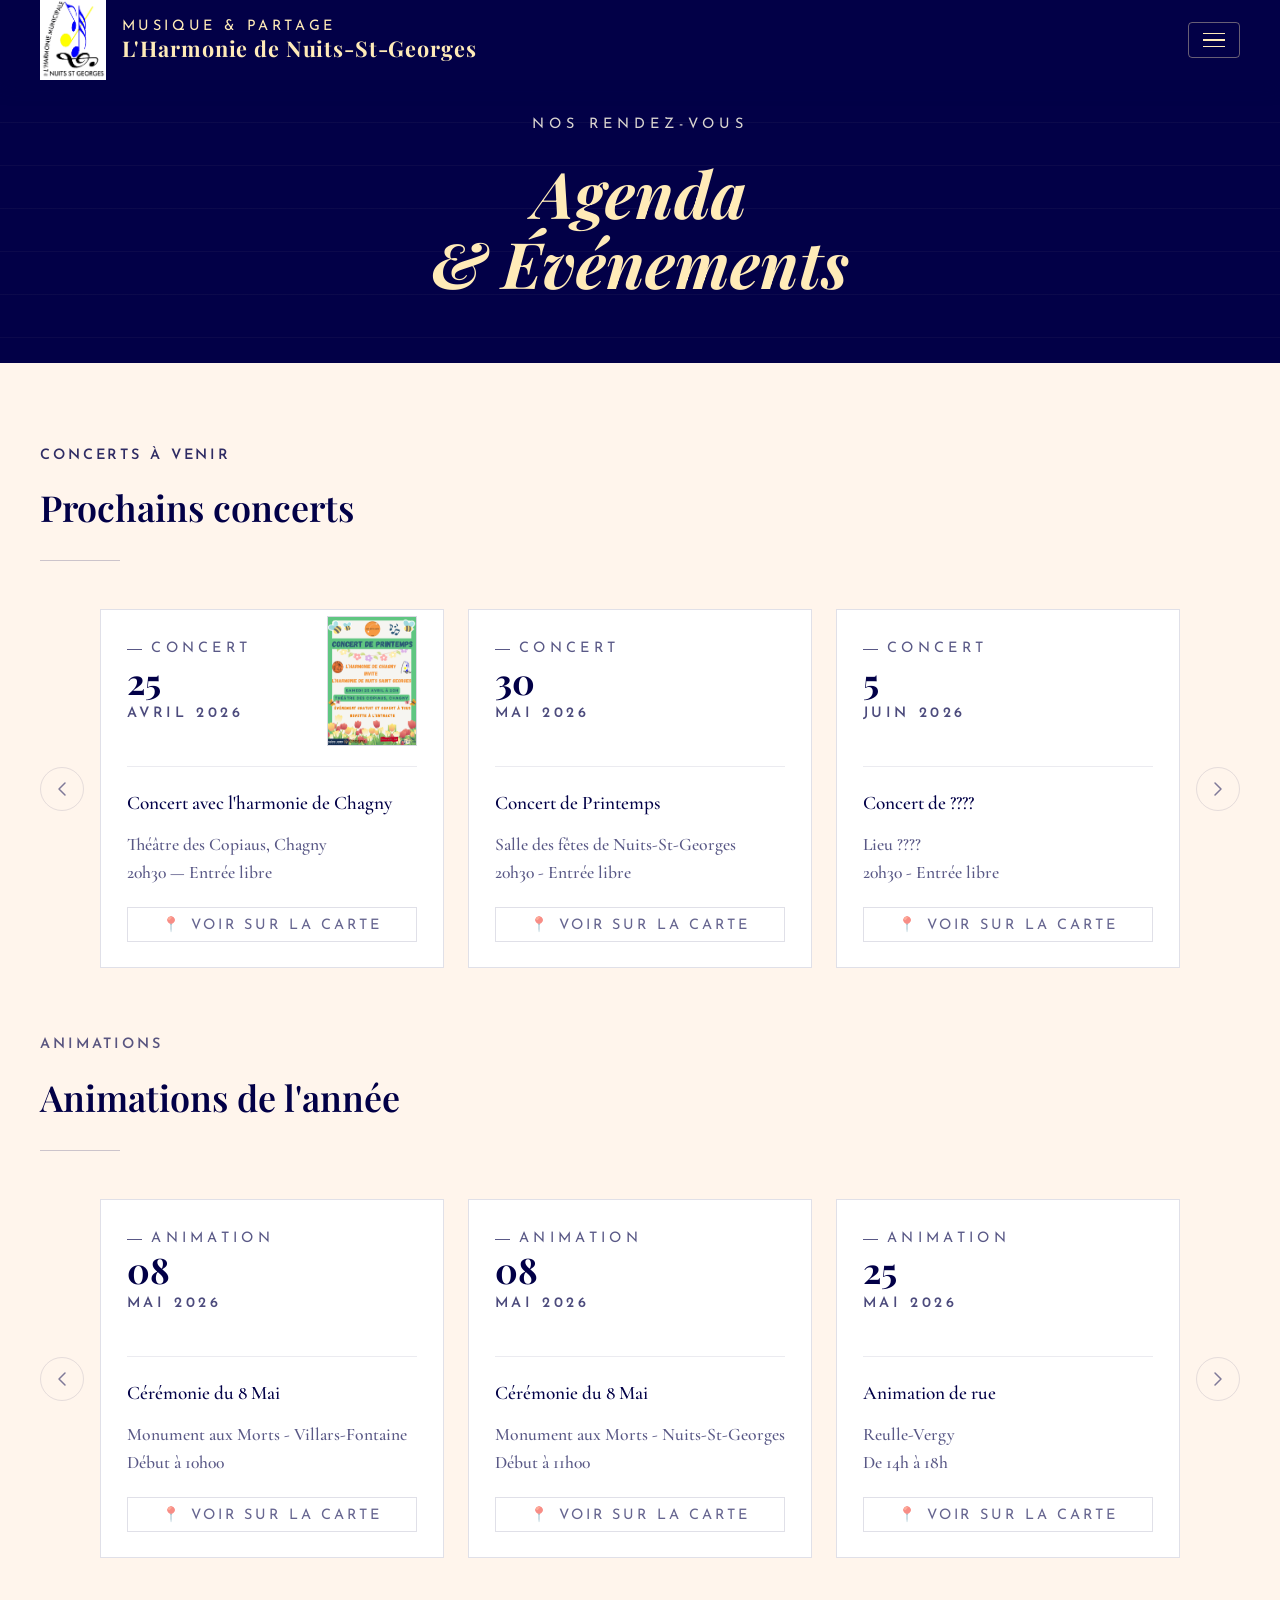
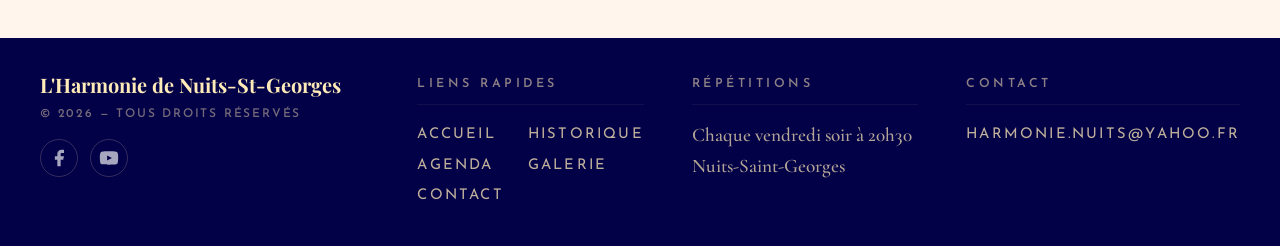
==== agenda.html @ 44dceefc "[ADD] Notamment la phrase du milieu, attention le js est pété" ====
<!DOCTYPE html>
<html lang="fr">
<head>
  <meta charset="UTF-8"/>
  <meta name="description" content="Retrouvez tous les prochains concerts et animations de l'Harmonie de Nuits-Saint-Georges en 2026 : concerts de printemps, fête de la musique, cérémonies du 8 Mai. Entrée libre.">
  <meta name="viewport" content="width=device-width, initial-scale=1.0"/>
  <title>Agenda & Concerts — Harmonie de Nuits-Saint-Georges 2026</title>
  <link href="https://fonts.googleapis.com/css2?family=Playfair+Display:ital,wght@0,400;0,600;0,700;1,400&family=Cormorant+Garamond:ital,wght@0,300;0,400;0,500;1,300;1,400&family=Josefin+Sans:wght@200;300;400&display=swap" rel="stylesheet">
  <link rel="stylesheet" href="style.css">
  <link rel="stylesheet" href="agenda.css">
  <link rel="stylesheet" href="https://unpkg.com/leaflet@1.9.4/dist/leaflet.css"/>
</head>
<body>

  <div class="page-hero">
    <p class="page-hero-tag">Nos rendez-vous</p>
    <h1><em>Agenda<br>&amp; Événements</em></h1>
  </div>

  <section class="section">
    <p class="section-tag">Concerts à venir</p>
    <h2>Prochains concerts</h2>
    <div class="section-line"></div>

    <div class="carousel-wrapper">
      <button class="carousel-arrow carousel-arrow--prev" id="concertsPrev" aria-label="Précédent">
        <svg width="20" height="20" viewBox="0 0 20 20" fill="none"><path d="M13 4L7 10L13 16" stroke="currentColor" stroke-width="1.5" stroke-linecap="round" stroke-linejoin="round"/></svg>
      </button>
      <div class="carousel-track-wrapper">
        <div class="carousel-track" id="concertsTrack">
          <div class="event-card" data-lat="46.9094212" data-lng="4.7523926" data-lieu="Chagny - Théâtre des Copiaus" data-map="mapConcerts">
            <p class="event-type">Concert</p>
            <div class="event-date-row">
              <div class="event-date-col">
                <p class="event-date">25</p>
                <p class="event-month">Avril 2026</p>
              </div>
              <div class="event-thumb-wrap" role="button" tabindex="0" aria-label="Voir l'affiche en grand">
                <img class="event-thumb" src="images/Affiche Concert Printemps 2026.jpg" alt="Affiche">
              </div>
            </div>
            <div class="event-sep"></div>
            <p class="event-title">Concert avec l'harmonie de Chagny</p>
            <p class="event-location">Théâtre des Copiaus, Chagny <br>20h30 — Entrée libre</p>
            <button class="map-btn">📍 Voir sur la carte</button>
          </div>

          <div class="event-card" data-lat="47.13611304591573" data-lng="4.950225504769968" data-lieu="Nuits-St-Georges - Salle des fêtes" data-map="mapConcerts">
            <p class="event-type">Concert</p>
            <div class="event-date-row">
              <div class="event-date-col">
                <p class="event-date">30</p>
                <p class="event-month">Mai 2026</p>
              </div>
            </div>
            <div class="event-sep"></div>
            <p class="event-title">Concert de Printemps</p>
            <p class="event-location">Salle des fêtes de Nuits-St-Georges<br>20h30 - Entrée libre</p>
            <button class="map-btn">📍 Voir sur la carte</button>
          </div>

          <div class="event-card" data-lat="47.13611304591573" data-lng="4.950225504769968" data-lieu="Nuits-St-Georges - Salle des fêtes" data-map="mapConcerts">
            <p class="event-type">Concert</p>
            <div class="event-date-row">
              <div class="event-date-col">
                <p class="event-date">5</p>
                <p class="event-month">Juin 2026</p>
              </div>
            </div>
            <div class="event-sep"></div>
            <p class="event-title">Concert de ????</p>
            <p class="event-location">Lieu ????<br>20h30 - Entrée libre</p>
            <button class="map-btn">📍 Voir sur la carte</button>
          </div>

          <div class="event-card" data-lat="47.13611304591573" data-lng="4.950225504769968" data-lieu="Nuits-St-Georges - Salle des fêtes" data-map="mapConcerts">
            <p class="event-type">Concert</p>
            <div class="event-date-row">
              <div class="event-date-col">
                <p class="event-date">12</p>
                <p class="event-month">Juin 2026</p>
              </div>
            </div>
            <div class="event-sep"></div>
            <p class="event-title">Concert de ????</p>
            <p class="event-location">Lieu ????<br>20h30 - Entrée libre</p>
            <button class="map-btn">📍 Voir sur la carte</button>
          </div>

          <div class="event-card" data-lat="47.13611304591573" data-lng="4.950225504769968" data-lieu="Nuits-St-Georges - Salle des fêtes" data-map="mapConcerts">
            <p class="event-type">Concert</p>
            <div class="event-date-row">
              <div class="event-date-col">
                <p class="event-date">19</p>
                <p class="event-month">Juin 2026</p>
              </div>
            </div>
            <div class="event-sep"></div>
            <p class="event-title">Concert de ????</p>
            <p class="event-location">Lieu ????<br>20h30 - Entrée libre</p>
            <button class="map-btn">📍 Voir sur la carte</button>
          </div>

          <div class="event-card" data-lat="47.13611304591573" data-lng="4.950225504769968" data-lieu="Nuits-St-Georges - Salle des fêtes" data-map="mapConcerts">
            <p class="event-type">Concert</p>
            <div class="event-date-row">
              <div class="event-date-col">
                <p class="event-date">12</p>
                <p class="event-month">Décembre 2026</p>
              </div>
            </div>
            <div class="event-sep"></div>
            <p class="event-title">Concert de Noël</p>
            <p class="event-location">Salle des fêtes de Nuits-St-Georges<br>20h30 — Entrée libre</p>
            <button class="map-btn">📍 Voir sur la carte</button>
          </div>

        </div>
      </div>
      <button class="carousel-arrow carousel-arrow--next" id="concertsNext" aria-label="Suivant">
        <svg width="20" height="20" viewBox="0 0 20 20" fill="none"><path d="M7 4L13 10L7 16" stroke="currentColor" stroke-width="1.5" stroke-linecap="round" stroke-linejoin="round"/></svg>
      </button>
    </div>

    <div class="map-container" id="mapConcerts">
      <div class="map-header">
        <span class="map-lieu-label" id="mapLieuConcerts">Sélectionnez un concert</span>
        <button class="map-close" data-target="mapConcerts" aria-label="Fermer">✕</button>
      </div>
      <div class="map-itinerary">
        <input class="map-input" id="inputConcerts" type="text" placeholder="Votre adresse de départ…"/>
        <button class="map-itinerary-btn" id="btnItineraryConcerts">🗺 Calculer l'itinéraire</button>
      </div>
      <div id="mapConcertsLeaflet"></div>
    </div>

    <div class="agenda-subsection">
      <p class="section-tag">Animations</p>
      <h2>Animations de l'année</h2>
      <div class="section-line"></div>

      <div class="carousel-wrapper">
        <button class="carousel-arrow carousel-arrow--prev" id="animsPrev" aria-label="Précédent">
          <svg width="20" height="20" viewBox="0 0 20 20" fill="none"><path d="M13 4L7 10L13 16" stroke="currentColor" stroke-width="1.5" stroke-linecap="round" stroke-linejoin="round"/></svg>
        </button>
        <div class="carousel-track-wrapper">
          <div class="carousel-track" id="animsTrack">

            <div class="event-card" data-lat="47.149794668434346" data-lng="4.892438357394405" data-lieu="Villars-Fontaine - Monument aux morts" data-map="mapAnims">
              <p class="event-type">Animation</p>
              <div class="event-date-row">
                <div class="event-date-col">
                  <p class="event-date">08</p>
                  <p class="event-month">Mai 2026</p>
                </div>
              </div>
              <div class="event-sep"></div>
              <p class="event-title">Cérémonie du 8 Mai</p>
              <p class="event-location">Monument aux Morts - Villars-Fontaine<br>Début à 10h00</p>
              <button class="map-btn">📍 Voir sur la carte</button>
            </div>

            <div class="event-card" data-lat="47.13801003531926" data-lng="4.951100546734277" data-lieu="Nuits-St-Georges - Monument aux morts" data-map="mapAnims">
              <p class="event-type">Animation</p>
              <div class="event-date-row">
                <div class="event-date-col">
                  <p class="event-date">08</p>
                  <p class="event-month">Mai 2026</p>
                </div>
              </div>
              <div class="event-sep"></div>
              <p class="event-title">Cérémonie du 8 Mai</p>
              <p class="event-location">Monument aux Morts - Nuits-St-Georges<br>Début à 11h00</p>
              <button class="map-btn">📍 Voir sur la carte</button>
            </div>

            <div class="event-card" data-lat="47.186877999500204" data-lng="4.896331877168994" data-lieu="Reulle-Vergy - Place de la Mairie" data-map="mapAnims">
              <p class="event-type">Animation</p>
              <div class="event-date-row">
                <div class="event-date-col">
                  <p class="event-date">25</p>
                  <p class="event-month">Mai 2026</p>
                </div>
              </div>
              <div class="event-sep"></div>
              <p class="event-title">Animation de rue</p>
              <p class="event-location">Reulle-Vergy<br>De 14h à 18h</p>
              <button class="map-btn">📍 Voir sur la carte</button>
            </div>


            <div class="event-card" data-lat="47.13365575201185" data-lng="4.953907021665799" data-lieu="Nuits-St-Georges - École de musique" data-map="mapAnims">
              <p class="event-type">Animation</p>
              <div class="event-date-row">
                <div class="event-date-col">
                  <p class="event-date">21</p>
                  <p class="event-month">Juin 2026</p>
                </div>
              </div>
              <div class="event-sep"></div>
              <p class="event-title">Fête de la Musique</p>
              <p class="event-location">École de musique<br>À partir de 18h00</p>
              <button class="map-btn">📍 Voir sur la carte</button>
            </div>

          </div>
        </div>
        <button class="carousel-arrow carousel-arrow--next" id="animsNext" aria-label="Suivant">
          <svg width="20" height="20" viewBox="0 0 20 20" fill="none"><path d="M7 4L13 10L7 16" stroke="currentColor" stroke-width="1.5" stroke-linecap="round" stroke-linejoin="round"/></svg>
        </button>
      </div>

      <div class="map-container" id="mapAnims">
        <div class="map-header">
          <span class="map-lieu-label" id="mapLieuAnims">Sélectionnez une animation</span>
          <button class="map-close" data-target="mapAnims" aria-label="Fermer">✕</button>
        </div>
        <div class="map-itinerary">
          <input class="map-input" id="inputAnims" type="text" placeholder="Votre adresse de départ…"/>
          <button class="map-itinerary-btn" id="btnItineraryAnims">🗺 Calculer l'itinéraire</button>
        </div>
        <div id="mapAnimsLeaflet"></div>
      </div>
    </div>
  </section>

  <!-- LIGHTBOX AFFICHE -->
  <div class="lightbox" id="eventLightbox">
    <button class="lightbox-close" id="eventLightboxClose" aria-label="Fermer">✕</button>
    <div class="lightbox-img-wrap"><img class="lightbox-img" id="eventLightboxImg" src="" alt=""></div>
  </div>

  <script src="https://unpkg.com/leaflet@1.9.4/dist/leaflet.js"></script>
  <script src="script.js"></script>
</body>
</html>
---- style.css ----
/* =============================================
   HARMONIE DE NUITS-ST-GEORGES — Style commun
   ============================================= */

/* ===== VARIABLES ===== */
:root {
  --navy:       #020047;
  --gold:       #FFEBB8;
  --cream:      #FFF5EC;
  --white:      #FFFFFF;
  --gold-dark:  #E8C96A;

  --font-serif: 'Playfair Display', serif;
  --font-body:  'Cormorant Garamond', serif;
  --font-caps:  'Josefin Sans', sans-serif;

  --text-base:  1.4rem;
  --text-sm:    1.2rem;
  --text-xs:    1rem;

  --section-padding: 6rem 2.5rem;
  --section-max:     1600px;
}

/* ===== RESET ===== */
*, *::before, *::after { box-sizing: border-box; margin: 0; padding: 0; }
html { scroll-behavior: smooth; }

/* ===== BASE ===== */
body {
  background-color: var(--cream);
  color: var(--navy);
  font-family: var(--font-body);
  font-size: var(--text-base);
  font-weight: 400;
  line-height: 1.85;
  overflow-x: hidden;
}

h1, h2, h3 {
  font-family: var(--font-serif);
  font-weight: 700;
  color: var(--navy);
  line-height: 1.1;
}
h2 { font-size: clamp(1.6rem, 3vw, 3rem); font-weight: 600; margin-bottom: 2rem; }
h3 { font-size: 1.4rem; font-weight: 600; margin-bottom: 0.7rem; }

p {
  font-family: var(--font-body);
  font-size: var(--text-base);
  font-weight: 550;
  line-height: 1.85;
  color: var(--navy);
}

a { color: inherit; text-decoration: none; }


/* ===== UTILITAIRE CAPS ===== */
.caps {
  font-family: var(--font-caps);
  font-size: var(--text-xs);
  font-weight: 400;
  letter-spacing: 0.25em;
  text-transform: uppercase;
}

/* ===== BOUTON NAVY COMMUN ===== */
.btn-navy {
  font-family: var(--font-caps);
  font-size: var(--text-xs);
  font-weight: 400;
  letter-spacing: 0.25em;
  text-transform: uppercase;
  color: var(--white);
  background: var(--navy);
  border: 1.5px solid var(--navy);
  cursor: pointer;
  transition: background 0.3s, color 0.3s;
  display: inline-block;
}
.btn-navy:hover { background: transparent; color: var(--navy); }


/* ===== HEADER ===== */
header {
  background-color: var(--navy);
  position: sticky;
  top: 0;
  z-index: 1000;
  box-shadow: 0 2px 20px rgba(2, 0, 71, 0.4);
}

.header-inner {
  max-width: 2100px;
  margin: 0 auto;
  padding: 0 2.5rem;
  height: 80px;
  display: flex;
  align-items: center;
  gap: 1rem;
  justify-content: space-between;
}

.header-left { display: flex; align-items: center; gap: 1rem; }

.logo-header { height: 80px; width: auto; }

.site-title { display: flex; flex-direction: column; line-height: 1; }

.site-title .label {
  font-family: var(--font-caps);
  font-size: var(--text-xs);
  font-weight: 400;
  letter-spacing: 0.25em;
  text-transform: uppercase;
  color: var(--gold);
  margin-bottom: 4px;
}

.site-title .name {
  font-family: var(--font-serif);
  font-size: 1.55rem;
  font-weight: 700;
  color: var(--gold);
  letter-spacing: 0.04em;
}

.menu-toggle {
  background: none;
  border: 1.5px solid rgba(255, 235, 184, 0.4);
  cursor: pointer;
  padding: 10px 14px;
  display: flex;
  flex-direction: column;
  gap: 5px;
  border-radius: 4px;
  transition: border-color 0.3s, background 0.3s;
}
.menu-toggle:hover { border-color: var(--gold); background: rgba(255, 235, 184, 0.05); }
.menu-toggle span {
  display: block;
  width: 22px;
  height: 1.5px;
  background: var(--gold);
  transition: transform 0.35s ease, opacity 0.25s ease;
  transform-origin: center;
}
.menu-toggle.open span:nth-child(1) { transform: translateY(6.5px) rotate(45deg); }
.menu-toggle.open span:nth-child(2) { opacity: 0; transform: scaleX(0); }
.menu-toggle.open span:nth-child(3) { transform: translateY(-6.5px) rotate(-45deg); }

/* ===== MENU OVERLAY ===== */
.nav-overlay {
  position: fixed;
  inset: 0;
  background: rgba(2, 0, 71, 0.97);
  z-index: 999;
  display: flex;
  flex-direction: column;
  align-items: center;
  justify-content: center;
  opacity: 0;
  pointer-events: none;
  transform: translateY(-12px);
  transition: opacity 0.4s ease, transform 0.4s ease;
}
.nav-overlay.open { opacity: 1; pointer-events: all; transform: translateY(0); }

.nav-overlay nav { display: flex; flex-direction: column; align-items: center; gap: 0.3rem; }

.nav-overlay nav a {
  font-family: var(--font-serif);
  font-size: clamp(1.6rem, 4vw, 3.2rem);
  font-weight: 400;
  color: var(--gold);
  letter-spacing: 0.02em;
  padding: 0.4rem 1.5rem;
  position: relative;
  opacity: 0;
  transform: translateY(20px);
  transition: color 0.25s;
}
.nav-overlay.open nav a { opacity: 1; transform: translateY(0); }
.nav-overlay.open nav a:nth-of-type(1) { transition: opacity 0.4s 0.08s, transform 0.4s 0.08s, color 0.25s; }
.nav-overlay.open nav a:nth-of-type(2) { transition: opacity 0.4s 0.14s, transform 0.4s 0.14s, color 0.25s; }
.nav-overlay.open nav a:nth-of-type(3) { transition: opacity 0.4s 0.20s, transform 0.4s 0.20s, color 0.25s; }
.nav-overlay.open nav a:nth-of-type(4) { transition: opacity 0.4s 0.26s, transform 0.4s 0.26s, color 0.25s; }
.nav-overlay.open nav a:nth-of-type(5) { transition: opacity 0.4s 0.32s, transform 0.4s 0.32s, color 0.25s; }
.nav-overlay nav a::after {
  content: '';
  position: absolute;
  bottom: 4px;
  left: 50%;
  transform: translateX(-50%) scaleX(0);
  width: 60%;
  height: 1px;
  background: var(--gold-dark);
  transition: transform 0.3s ease;
}
.nav-overlay nav a:hover { color: var(--white); }
.nav-overlay nav a:hover::after { transform: translateX(-50%) scaleX(1); }

.nav-divider { width: 60px; height: 1px; background: rgba(255, 235, 184, 0.25); margin: 0.6rem auto; }


/* ===== SECTIONS ===== */
.section { max-width: var(--section-max); margin: 0 auto; padding: var(--section-padding); }

.section-tag {
  font-family: var(--font-caps);
  font-size: var(--text-xs);
  font-weight: 600;
  letter-spacing: 0.2em;
  text-transform: uppercase;
  color: var(--navy);
  opacity: 0.65;
  margin-bottom: 1.2rem;
  display: block;
}

.section-line { width: 80px; height: 1.5px; background: var(--navy); opacity: 0.2; margin-bottom: 2rem; }

.section > p, .section .section-body { opacity: 0.82; max-width: 1200px; }


/* ===== PAGE HERO ===== */
.page-hero {
  background: var(--navy);
  padding: 2rem 2.5rem 4rem;
  text-align: center;
  position: relative;
  overflow: hidden;
}
.page-hero::before {
  content: '';
  position: absolute;
  inset: 0;
  background-image: repeating-linear-gradient(
    to bottom,
    transparent 0px, transparent 42px,
    rgba(255, 235, 184, 0.04) 42px, rgba(255, 235, 184, 0.04) 43px
  );
  pointer-events: none;
}

.page-hero-tag {
  font-family: var(--font-caps);
  font-size: var(--text-xs);
  font-weight: 400;
  letter-spacing: 0.35em;
  text-transform: uppercase;
  color: #fffae8;
  opacity: 0.85;
  margin-bottom: 1.2rem;
  display: block;
}

.page-hero h1 {
  font-family: var(--font-serif);
  font-size: clamp(2rem, 5vw, 5rem);
  font-weight: 700;
  color: var(--gold);
  line-height: 1.1;
}
.page-hero h1 em { font-style: italic; color: var(--gold); }


/* ===== FOOTER ===== */
footer { background: var(--navy); padding: 2.2rem 2.5rem; }

.footer-inner {
  max-width: var(--section-max);
  margin: 0 auto;
  display: grid;
  grid-template-columns: 1.6fr 1.1fr 1.1fr 0.9fr;
  gap: 2.5rem 3rem;
  align-items: start;
  text-align: left;
}

.footer-title {
  font-family: var(--font-serif);
  font-size: 1.25rem;
  font-weight: 700;
  color: var(--gold);
  margin-bottom: 0.35rem;
  opacity: 1;
  line-height: 1.2;
}

.footer-copy {
  font-family: var(--font-caps);
  font-size: 0.75rem;
  letter-spacing: 0.15em;
  text-transform: uppercase;
  color: var(--gold);
  opacity: 0.45;
  margin-bottom: 0.9rem;
}

.footer-col-title {
  font-family: var(--font-caps);
  font-size: 0.78rem;
  font-weight: 600;
  letter-spacing: 0.28em;
  text-transform: uppercase;
  color: var(--gold);
  opacity: 0.55;
  margin-bottom: 0.9rem;
  padding-bottom: 0.5rem;
  border-bottom: 1px solid rgba(255, 235, 184, 0.12);
}

/* Liens rapides en 2 colonnes compactes */
.footer-col--links .footer-links-grid {
  display: grid;
  grid-template-columns: 1fr 1fr;
  gap: 0rem 0.5rem;
}

.footer-link {
  display: block;
  font-family: var(--font-caps);
  font-size: 0.92rem;
  letter-spacing: 0.15em;
  text-transform: uppercase;
  color: var(--gold);
  opacity: 0.75;
  padding: 0.1rem 0;
  transition: opacity 0.2s;
}
.footer-link:hover { opacity: 1; }

.footer-info {
  font-family: var(--font-body);
  font-size: 1.2rem;
  color: var(--gold);
  opacity: 0.7;
  line-height: 1.65;
  margin-bottom: 0;
}

.footer-socials {
  display: flex;
  gap: 0.75rem;
  align-items: center;
  margin-top: 0.7rem;
}

.footer-social {
  display: inline-flex;
  align-items: center;
  justify-content: center;
  width: 38px; height: 38px;
  border-radius: 50%;
  border: 1px solid rgba(255, 235, 184, 0.3);
  color: var(--white);
  opacity: 0.65;
  transition: opacity 0.25s, border-color 0.25s;
}
.footer-social:hover { opacity: 1; border-color: var(--gold); }

@media (max-width: 1100px) {
  .footer-inner { grid-template-columns: 1.4fr 1fr 1fr; }
  .footer-inner > *:last-child { grid-column: 1; grid-row: 2; }
}
@media (max-width: 860px) {
  .footer-inner { grid-template-columns: 1fr 1fr; gap: 1.5rem 2rem; }
  .footer-inner > *:last-child { grid-column: auto; grid-row: auto; }
}
@media (max-width: 480px) {
  .footer-inner { grid-template-columns: 1fr; gap: 1.4rem; }
  footer { padding: 2rem 1rem; }
  .footer-col--links .footer-links-grid { grid-template-columns: 1fr; }
}

/* Supprimé : footer p {} trop générique — les classes .footer-title / .footer-info / .footer-copy gèrent chaque élément */


/* ===== ANIMATIONS ===== */
@keyframes fadeUp {
  from { opacity: 0; transform: translateY(22px); }
  to   { opacity: 1; transform: translateY(0); }
}


/* ===== LIGHTBOX (partagée) ===== */
.lightbox {
  position: fixed; inset: 0; z-index: 2000;
  background: rgba(2, 0, 47, 0.96);
  display: flex; align-items: center; justify-content: center;
  opacity: 0; pointer-events: none;
  transition: opacity 0.3s ease;
}
.lightbox.open { opacity: 1; pointer-events: all; }

.lightbox-img-wrap { max-width: 90vw; max-height: 85vh; display: flex; align-items: center; justify-content: center; }

.lightbox-img {
  max-width: 90vw; max-height: 85vh;
  object-fit: contain; display: block;
  box-shadow: 0 20px 80px rgba(0, 0, 0, 0.5);
  transition: opacity 0.2s ease;
}

.lightbox-close, .lightbox-arrow {
  position: absolute;
  background: none;
  border: 1px solid rgba(255, 235, 184, 0.3);
  color: var(--gold);
  border-radius: 50%;
  cursor: pointer;
  display: flex; align-items: center; justify-content: center;
  opacity: 0.6;
  transition: opacity 0.2s, border-color 0.2s;
}
.lightbox-close:hover, .lightbox-arrow:hover { opacity: 1; border-color: var(--gold); }

.lightbox-close { top: 1.5rem; right: 1.5rem; width: 42px; height: 42px; font-size: 1.1rem; }

.lightbox-arrow { top: 50%; transform: translateY(-50%); width: 48px; height: 48px; opacity: 0.45; }
.lightbox-prev { left: 1.5rem; }
.lightbox-next { right: 1.5rem; }

.lightbox-counter {
  position: absolute; bottom: 1.5rem; left: 50%; transform: translateX(-50%);
  font-family: var(--font-caps);
  font-size: var(--text-xs); font-weight: 400;
  letter-spacing: 0.3em;
  color: var(--gold); opacity: 0.45;
}


/* =============================================
   RESPONSIVE GLOBAL
   ============================================= */

/* ── 1366px / laptop standard ── */
@media (max-width: 1440px) {
  :root {
    --section-max: 1280px;
    --text-base: 1.25rem;
    --text-sm:   1.1rem;
    --text-xs:   0.9rem;
    --section-padding: 5rem 2.5rem;
  }
  h2 { font-size: clamp(1.5rem, 2.8vw, 2.4rem); }
  .site-title .name { font-size: 1.35rem; }
}

/* ── Tablette large 1100px ── */
@media (max-width: 1100px) {
  :root {
    --section-max: 100%;
    --section-padding: 4rem 2rem;
    --text-base: 1.2rem;
    --text-sm:   1.05rem;
    --text-xs:   0.88rem;
  }
  h2 { font-size: clamp(1.4rem, 2.5vw, 2.2rem); }
}

/* ── Tablette 768px ── */
@media (max-width: 860px) {
  :root {
    --section-padding: 3.5rem 1.5rem;
    --text-base: 1.15rem;
    --text-sm:   1rem;
    --text-xs:   0.85rem;
  }

  .site-title .name  { font-size: 1.1rem; }
  .site-title .label { display: none; }
  .logo-header       { height: 64px; }
  .header-inner      { height: 70px; padding: 0 1.5rem; }

  .page-hero { padding: 1.5rem 1.5rem 3rem; }
  .page-hero h1 { font-size: clamp(1.8rem, 5vw, 3rem); }

  h2 { font-size: clamp(1.3rem, 3.5vw, 2rem); margin-bottom: 1.5rem; }
  h3 { font-size: 1.25rem; }
}

/* ── Mobile 480px ── */
@media (max-width: 480px) {
  :root {
    --section-padding: 2.5rem 1rem;
    --text-base: 1.1rem;
    --text-sm:   0.95rem;
    --text-xs:   0.8rem;
  }

  .logo-header  { height: 52px; }
  .header-inner { height: 60px; padding: 0 1rem; }
  .site-title .name { font-size: 1rem; }

  .page-hero { padding: 1.2rem 1rem 2.5rem; }
  .page-hero h1 { font-size: clamp(1.5rem, 7vw, 2.4rem); }

  h2 { font-size: clamp(1.2rem, 5vw, 1.8rem); }
  h3 { font-size: 1.1rem; }

  footer { padding: 2rem 1rem; }
  footer p { letter-spacing: 0.1em; font-size: 0.75rem; }
}

/* ── Très petit mobile 360px ── */
@media (max-width: 380px) {
  :root { --section-padding: 2rem 0.8rem; }
  .site-title .name { font-size: 0.9rem; }
  .logo-header { height: 44px; }
  .header-inner { height: 56px; }
}
---- agenda.css ----
/* =============================================
   AGENDA — Styles spécifiques
   ============================================= */


.agenda-grid {
  display: grid;
  grid-template-columns: repeat(auto-fill, minmax(280px, 1fr));
  gap: 1.5rem;
  margin-top: 3rem;
}

.agenda-subsection { margin-top: 4rem; }


/* ===== CARTE ÉVÉNEMENT ===== */
.event-card {
  border: 1px solid rgba(2, 0, 71, 0.12);
  padding: 2rem;
  background: var(--white);
  transition: box-shadow 0.3s, transform 0.3s;
}
.event-card:hover {
  box-shadow: 0 8px 30px rgba(2, 0, 71, 0.08);
  transform: translateY(-2px);
}

.event-type {
  font-family: var(--font-caps);
  font-size: var(--text-xs);
  font-weight: 400;
  letter-spacing: 0.3em;
  text-transform: uppercase;
  color: var(--navy);
  opacity: 0.65;
  display: flex;
  align-items: center;
  gap: 0.6rem;
}
.event-type::before {
  content: '';
  display: inline-block;
  width: 15px; height: 1px;
  background: currentColor;
  flex-shrink: 0;
}

/* ===== DATE + VIGNETTE CÔTE À CÔTE ===== */
.event-date-row {
  display: flex;
  align-items: center;
  justify-content: space-between;
  gap: 1rem;
}

.event-date-col { flex: 1; min-width: 0; padding-bottom: 1.2rem; }

.event-date {
  font-family: var(--font-serif);
  font-size: clamp(1.6rem, 3vw, 2.2rem);
  font-weight: 700;
  color: var(--navy); line-height: 1;
  display: block;
}

.event-month {
  font-family: var(--font-caps);
  font-size: var(--text-xs); font-weight: 600;
  letter-spacing: 0.25em; text-transform: uppercase;
  color: var(--navy); opacity: 0.7;
  margin-top: 0.2rem;
  display: block;
}

/* ===== VIGNETTE IMAGE ===== */
.event-thumb-wrap {
  flex-shrink: 0;
  margin-top: -3rem;
  width: 90px;
  height: 130px;
  cursor: pointer;
  position: relative;
  overflow: hidden;
  border: 1px solid rgba(2, 0, 71, 0.12);
  background: rgba(2, 0, 71, 0.03);
  transition: opacity 0.25s;
}
.event-thumb-wrap:hover { opacity: 0.85; }

.event-thumb {
  width: 100%;
  height: 100%;
  object-fit: cover;
  display: block;
}

.event-thumb-wrap::after {
  content: '⤢';
  position: absolute;
  inset: 0;
  display: flex;
  align-items: center;
  justify-content: center;
  font-size: 1.1rem;
  color: var(--white);
  background: rgba(2, 0, 71, 0.45);
  opacity: 0;
  transition: opacity 0.2s;
}
.event-thumb-wrap:hover::after { opacity: 1; }

.event-title { font-size: clamp(1rem, 1.5vw, 1.25rem); margin-bottom: 0.6rem; }
.event-location { font-size: var(--text-sm); opacity: 0.65; line-height: 1.6; }
.event-sep { width: 100%; height: 1px; background: rgba(2, 0, 71, 0.08); margin: 1.2rem 0; }


/* ===== CARROUSEL ===== */
.carousel-wrapper { display: flex; align-items: center; gap: 1rem; margin-top: 3rem; }
.carousel-track-wrapper { flex: 1; overflow: hidden; }
.carousel-track { display: flex; gap: 1.5rem; transition: transform 0.4s ease; }
.carousel-track .event-card { flex: 0 0 calc((100% - 3rem) / 3); min-width: 0; }

.carousel-arrow {
  flex-shrink: 0;
  width: 44px; height: 44px;
  border-radius: 50%;
  border: 1.5px solid rgba(2, 0, 71, 0.2);
  background: transparent;
  color: var(--navy);
  cursor: pointer;
  display: flex; align-items: center; justify-content: center;
  transition: border-color 0.25s, background 0.25s, opacity 0.25s;
  opacity: 0.5;
}
.carousel-arrow:hover { border-color: var(--navy); background: rgba(2, 0, 71, 0.05); opacity: 1; }
.carousel-arrow--disabled { opacity: 0.15; cursor: default; pointer-events: none; }


/* ===== BOUTON MAP ===== */
.map-btn {
  margin-top: 1.2rem;
  font-family: var(--font-caps);
  font-size: var(--text-xs); font-weight: 400;
  letter-spacing: 0.2em; text-transform: uppercase;
  color: var(--navy); background: transparent;
  border: 1px solid rgba(2, 0, 71, 0.2);
  padding: 0.5rem 1rem;
  cursor: pointer; opacity: 0.6;
  transition: opacity 0.25s, border-color 0.25s, background 0.25s;
  width: 100%;
}
.map-btn:hover { opacity: 1; border-color: var(--navy); background: rgba(2, 0, 71, 0.04); }


/* ===== BLOC CARTE ===== */
.map-container {
  display: none;
  margin-top: 2.5rem;
  border: 1px solid rgba(2, 0, 71, 0.12);
  overflow: hidden;
  background: var(--white);
}
.map-container.map-visible { display: block; animation: fadeUp 0.35s ease both; }

.map-header {
  display: flex; align-items: center; justify-content: space-between;
  padding: 1rem 1.5rem;
  border-bottom: 1px solid rgba(2, 0, 71, 0.08);
  background: var(--white);
}

.map-lieu-label {
  font-family: var(--font-caps);
  font-size: var(--text-xs); font-weight: 400;
  letter-spacing: 0.25em; text-transform: uppercase;
  color: var(--navy); opacity: 0.75;
}

.map-close {
  background: none; border: none;
  cursor: pointer; font-size: 1rem;
  color: var(--navy); opacity: 0.4;
  transition: opacity 0.2s;
  line-height: 1; padding: 0.2rem 0.4rem;
}
.map-close:hover { opacity: 1; }

.map-itinerary {
  display: flex; gap: 0.8rem;
  padding: 1rem 1.5rem;
  border-bottom: 1px solid rgba(2, 0, 71, 0.08);
  background: var(--cream);
  flex-wrap: wrap;
}

.map-input {
  flex: 1; min-width: 200px;
  font-family: var(--font-body);
  font-size: var(--text-sm);
  color: var(--navy); background: var(--white);
  border: 1px solid rgba(2, 0, 71, 0.18);
  padding: 0.6rem 1rem;
  outline: none; transition: border-color 0.25s;
}
.map-input:focus { border-color: var(--navy); }

.map-itinerary-btn {
  font-family: var(--font-caps);
  font-size: var(--text-xs); font-weight: 400;
  letter-spacing: 0.2em; text-transform: uppercase;
  color: var(--white); background: var(--navy);
  border: 1.5px solid var(--navy);
  padding: 0.6rem 1.4rem;
  cursor: pointer; white-space: nowrap;
  transition: background 0.25s, color 0.25s;
}
.map-itinerary-btn:hover { background: transparent; color: var(--navy); }

#mapConcertsLeaflet, #mapAnimsLeaflet { height: 380px; width: 100%; }


/* =============================================
   RESPONSIVE AGENDA
   ============================================= */

/* ── 1440px ── */
@media (max-width: 1440px) {
  .carousel-track .event-card { flex: 0 0 calc((100% - 3rem) / 3); }
  .event-card { padding: 1.6rem; }
}

/* ── 1100px ── */
@media (max-width: 1100px) {
  .carousel-track .event-card { flex: 0 0 calc((100% - 1.5rem) / 2); }
  .carousel-wrapper { gap: 0.6rem; }
}

/* ── Tablette 860px ── */
@media (max-width: 860px) {
  .carousel-track .event-card { flex: 0 0 calc((100% - 1.5rem) / 2); }
  .map-itinerary { flex-direction: column; }
  .map-input { min-width: 0; }
  .agenda-subsection { margin-top: 3rem; }
  .event-card { padding: 1.4rem; }
  .event-thumb-wrap { width: 75px; height: 110px; }
}

/* ── Mobile 640px ── */
@media (max-width: 640px) {
  .carousel-track .event-card { flex: 0 0 calc((100% - 1.5rem) / 2); }
}

/* ── Mobile 480px ── */
@media (max-width: 480px) {
  .carousel-track .event-card { flex: 0 0 100%; }
  .carousel-wrapper { gap: 0.3rem; }
  .carousel-arrow { width: 36px; height: 36px; }
  .event-card { padding: 1.2rem; }
  .event-date { font-size: 1.6rem; }
  .event-thumb-wrap { width: 65px; height: 95px; }
  #mapConcertsLeaflet, #mapAnimsLeaflet { height: 260px; }
  .map-itinerary { flex-direction: column; padding: 0.8rem 1rem; }
  .map-input { min-width: 0; }
  .carousel-track { gap: 1rem; }
}

/* ── Très petit mobile ── */
@media (max-width: 380px) {
  .carousel-track .event-card { flex: 0 0 100%; }
  #mapConcertsLeaflet, #mapAnimsLeaflet { height: 220px; }
}
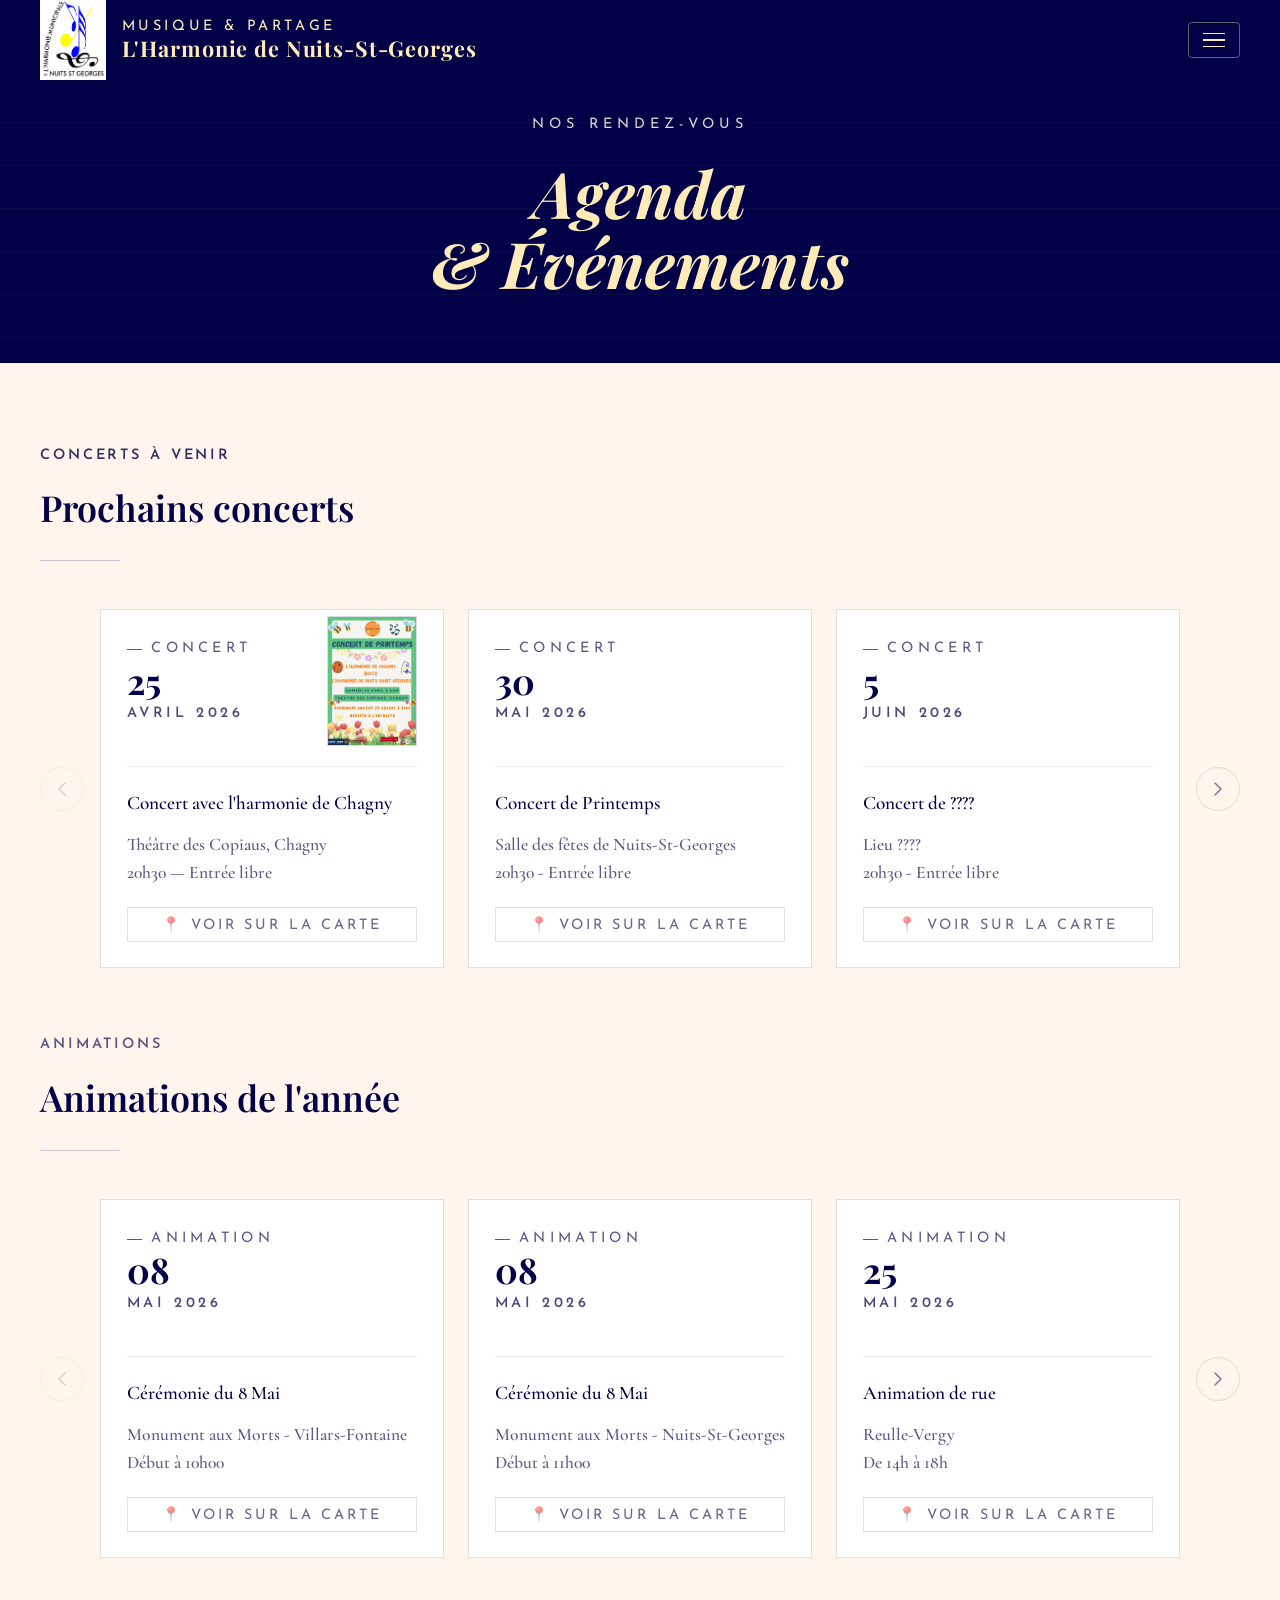
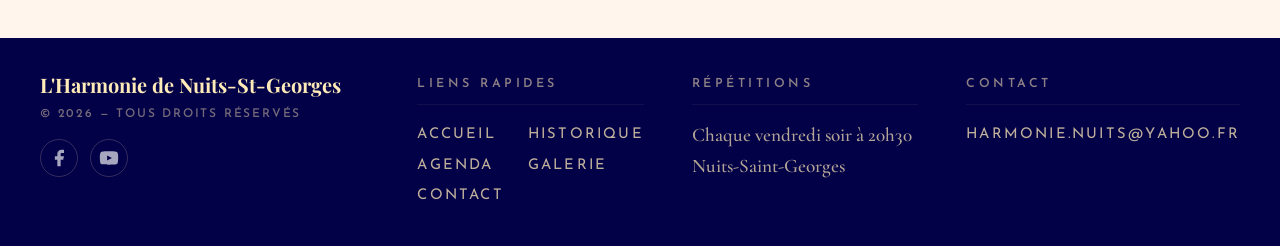
==== commit 1abaa299: "[SYNC] Last update des meta datas" ====
--- a/agenda.html
+++ b/agenda.html
@@ -9,6 +9,19 @@
   <link rel="stylesheet" href="style.css">
   <link rel="stylesheet" href="agenda.css">
   <link rel="stylesheet" href="https://unpkg.com/leaflet@1.9.4/dist/leaflet.css"/>
+  <!-- Open Graph / Réseaux sociaux -->
+  <meta property="og:type" content="website">
+  <meta property="og:url" content="https://www.harmonie-nuits-saint-georges.fr/agenda.html">
+  <meta property="og:title" content="Agenda & Concerts — Harmonie de Nuits-Saint-Georges 2026">
+  <meta property="og:description" content="Retrouvez tous les prochains concerts et animations de l'Harmonie de Nuits-Saint-Georges en 2026 : concerts de printemps, fête de la musique, cérémonies du 8 Mai. Entrée libre.">
+  <meta property="og:image" content="images/Affiche Concert Printemps 2026.jpg">
+  <meta property="og:locale" content="fr_FR">
+  <meta property="og:site_name" content="Harmonie de Nuits-Saint-Georges">
+  <!-- Twitter Card -->
+  <meta name="twitter:card" content="summary_large_image">
+  <meta name="twitter:title" content="Agenda & Concerts — Harmonie de Nuits-Saint-Georges 2026">
+  <meta name="twitter:description" content="Retrouvez tous les prochains concerts et animations de l'Harmonie de Nuits-Saint-Georges en 2026 : concerts de printemps, fête de la musique, cérémonies du 8 Mai. Entrée libre.">
+  <meta name="twitter:image" content="images/Affiche Concert Printemps 2026.jpg">
 </head>
 <body>
 
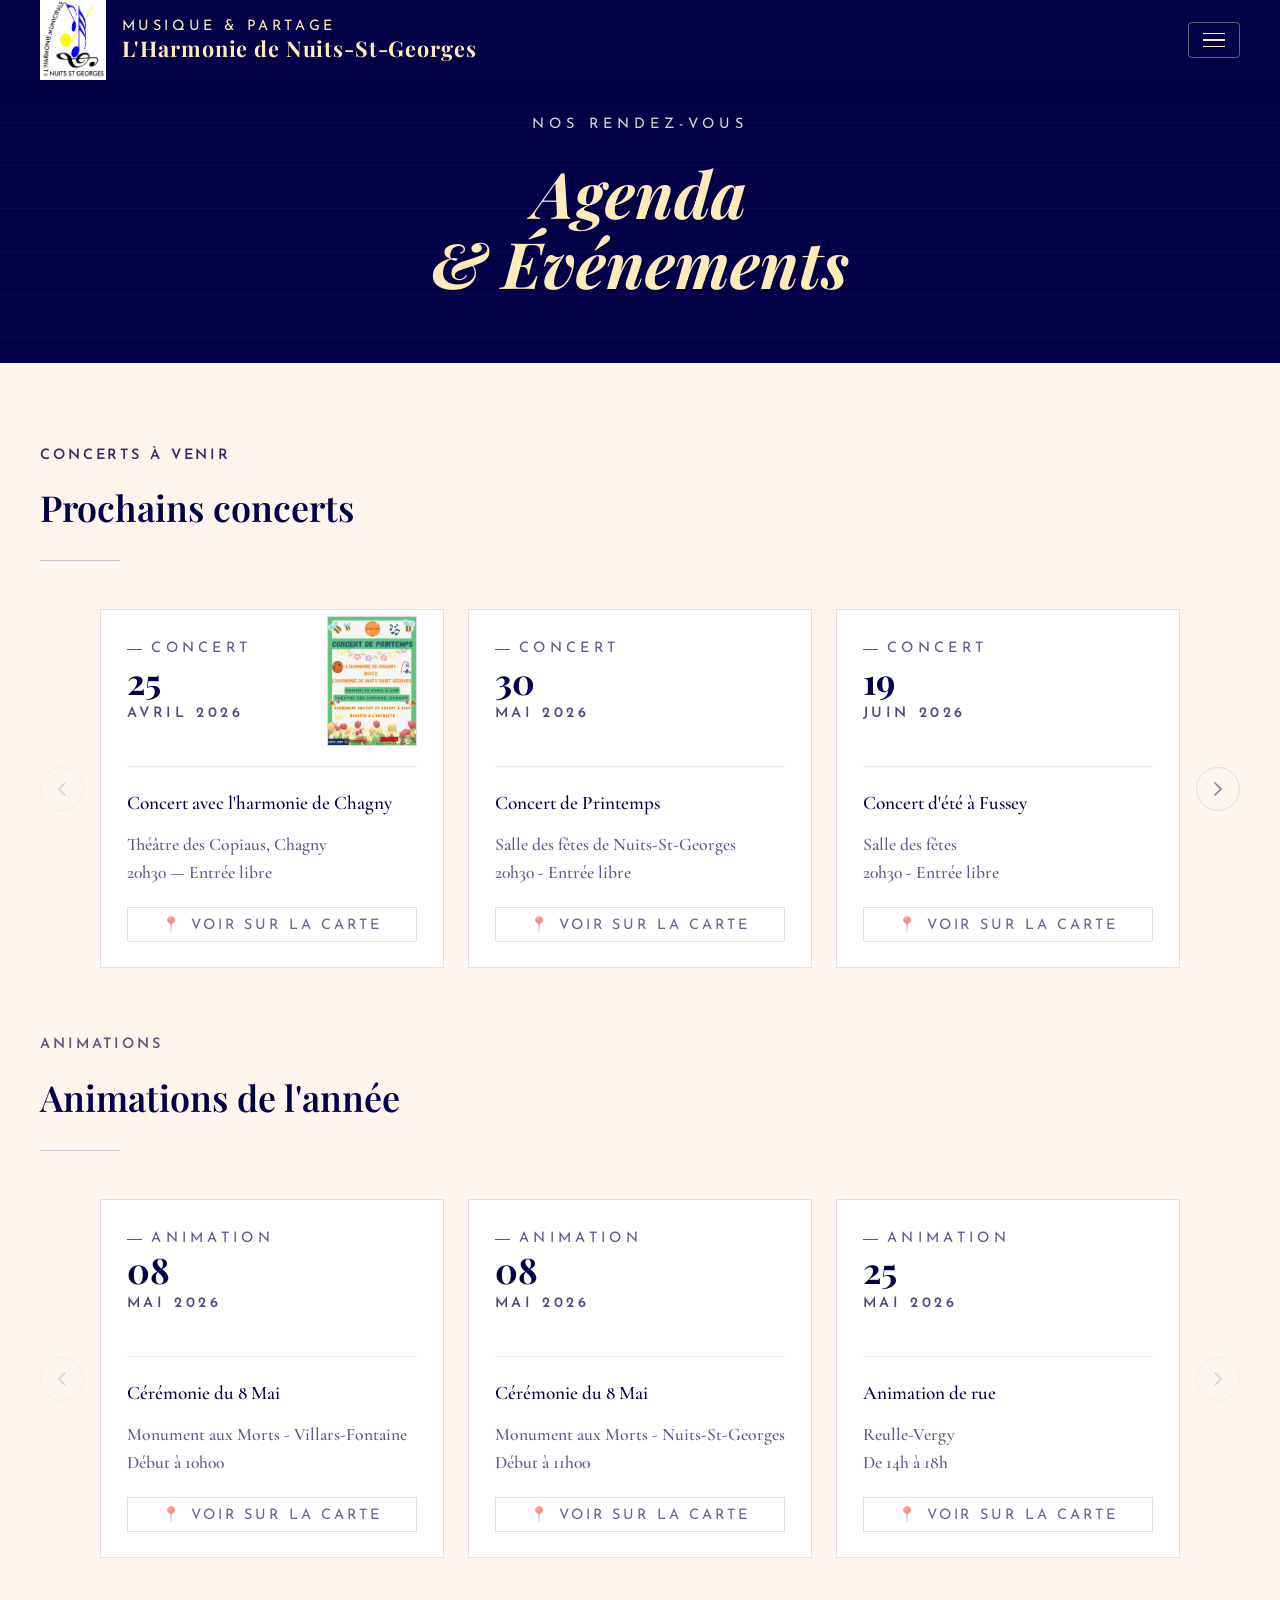
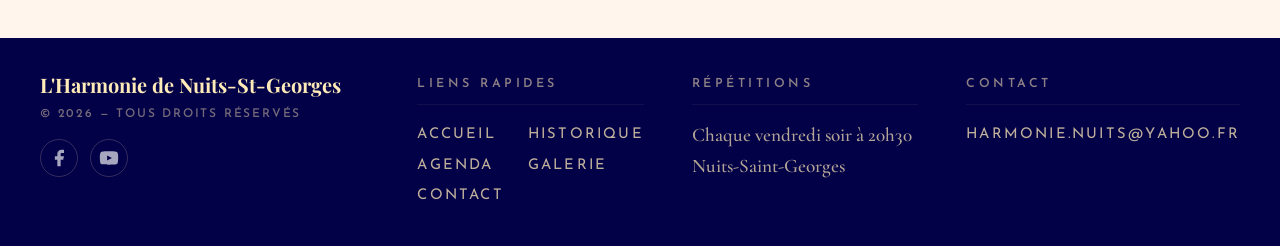
==== commit 9531abf4: "[ADD] Ajout de logo, descriptions manquantes" ====
--- a/agenda.html
+++ b/agenda.html
@@ -72,35 +72,7 @@
             <button class="map-btn">📍 Voir sur la carte</button>
           </div>
 
-          <div class="event-card" data-lat="47.13611304591573" data-lng="4.950225504769968" data-lieu="Nuits-St-Georges - Salle des fêtes" data-map="mapConcerts">
-            <p class="event-type">Concert</p>
-            <div class="event-date-row">
-              <div class="event-date-col">
-                <p class="event-date">5</p>
-                <p class="event-month">Juin 2026</p>
-              </div>
-            </div>
-            <div class="event-sep"></div>
-            <p class="event-title">Concert de ????</p>
-            <p class="event-location">Lieu ????<br>20h30 - Entrée libre</p>
-            <button class="map-btn">📍 Voir sur la carte</button>
-          </div>
-
-          <div class="event-card" data-lat="47.13611304591573" data-lng="4.950225504769968" data-lieu="Nuits-St-Georges - Salle des fêtes" data-map="mapConcerts">
-            <p class="event-type">Concert</p>
-            <div class="event-date-row">
-              <div class="event-date-col">
-                <p class="event-date">12</p>
-                <p class="event-month">Juin 2026</p>
-              </div>
-            </div>
-            <div class="event-sep"></div>
-            <p class="event-title">Concert de ????</p>
-            <p class="event-location">Lieu ????<br>20h30 - Entrée libre</p>
-            <button class="map-btn">📍 Voir sur la carte</button>
-          </div>
-
-          <div class="event-card" data-lat="47.13611304591573" data-lng="4.950225504769968" data-lieu="Nuits-St-Georges - Salle des fêtes" data-map="mapConcerts">
+          <div class="event-card" data-lat="47.11832336916324" data-lng="4.8356295849529864" data-lieu="Fussey - Salle des fêtes" data-map="mapConcerts">
             <p class="event-type">Concert</p>
             <div class="event-date-row">
               <div class="event-date-col">
@@ -109,8 +81,22 @@
               </div>
             </div>
             <div class="event-sep"></div>
-            <p class="event-title">Concert de ????</p>
-            <p class="event-location">Lieu ????<br>20h30 - Entrée libre</p>
+            <p class="event-title">Concert d'été à Fussey</p>
+            <p class="event-location">Salle des fêtes<br>20h30 - Entrée libre</p>
+            <button class="map-btn">📍 Voir sur la carte</button>
+          </div>
+
+          <div class="event-card" data-lat="47.10593814859927" data-lng="4.877856559737992" data-lieu="Villers-La-Faye - Salle des fêtes" data-map="mapConcerts">
+            <p class="event-type">Concert</p>
+            <div class="event-date-row">
+              <div class="event-date-col">
+                <p class="event-date">5</p>
+                <p class="event-month">Juillet 2026</p>
+              </div>
+            </div>
+            <div class="event-sep"></div>
+            <p class="event-title">Concert d'été à Villers-La-Faye</p>
+            <p class="event-location">Salle des fête<br>Fin d'après midi - Entrée libre</p>
             <button class="map-btn">📍 Voir sur la carte</button>
           </div>
 
@@ -201,21 +187,6 @@
               <button class="map-btn">📍 Voir sur la carte</button>
             </div>
 
-
-            <div class="event-card" data-lat="47.13365575201185" data-lng="4.953907021665799" data-lieu="Nuits-St-Georges - École de musique" data-map="mapAnims">
-              <p class="event-type">Animation</p>
-              <div class="event-date-row">
-                <div class="event-date-col">
-                  <p class="event-date">21</p>
-                  <p class="event-month">Juin 2026</p>
-                </div>
-              </div>
-              <div class="event-sep"></div>
-              <p class="event-title">Fête de la Musique</p>
-              <p class="event-location">École de musique<br>À partir de 18h00</p>
-              <button class="map-btn">📍 Voir sur la carte</button>
-            </div>
-
           </div>
         </div>
         <button class="carousel-arrow carousel-arrow--next" id="animsNext" aria-label="Suivant">
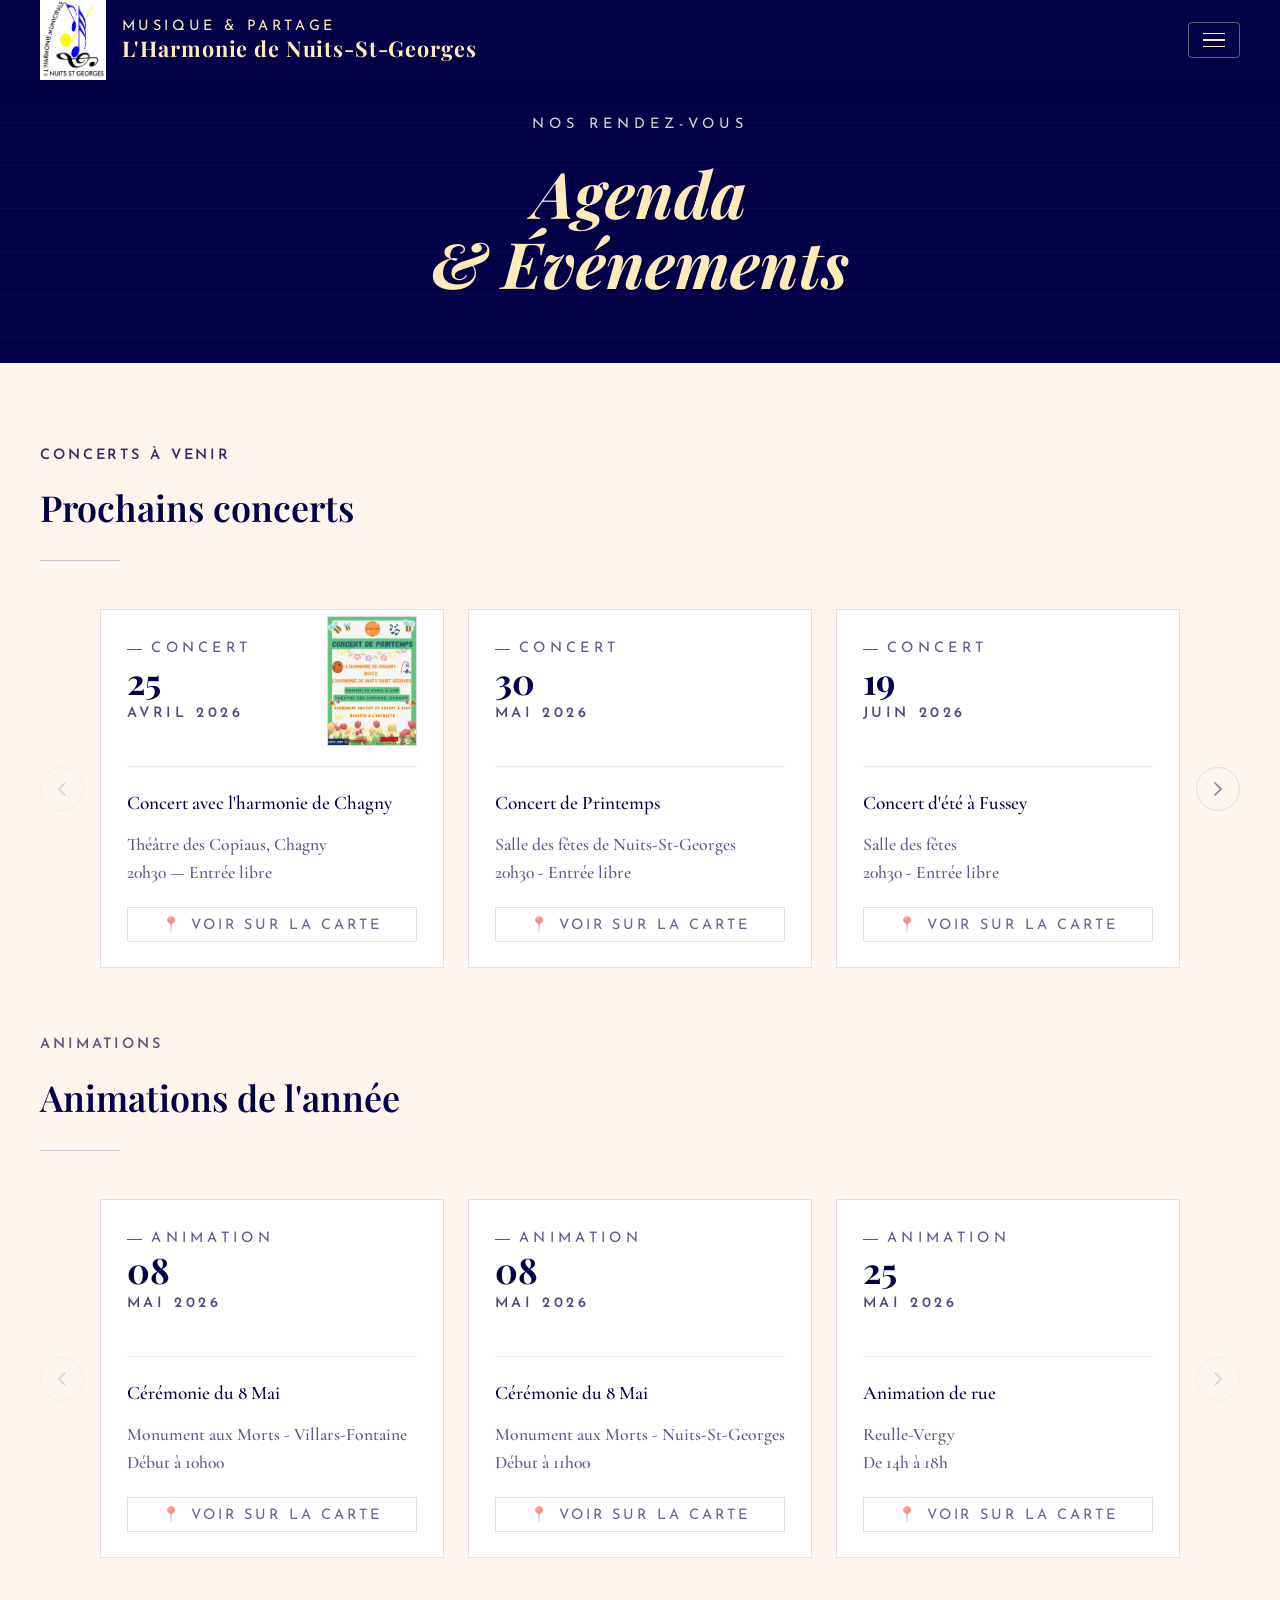
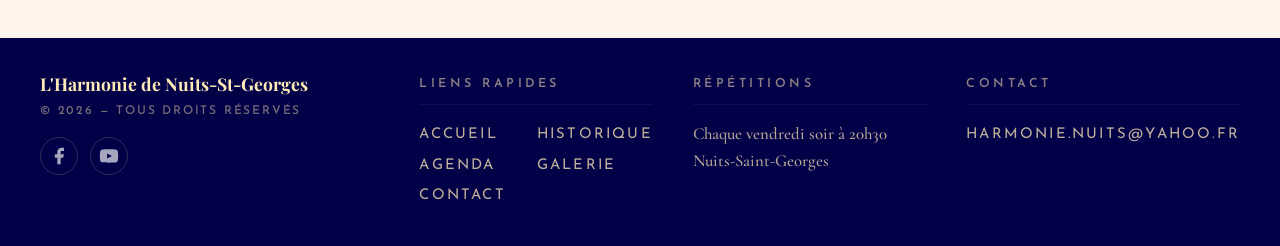
==== commit 87172e20: "[ADD] Ajout de Google Analytics" ====
--- a/agenda.html
+++ b/agenda.html
@@ -1,5 +1,6 @@
 <!DOCTYPE html>
 <html lang="fr">
+<script async src="https://www.googletagmanager.com/gtag/js?id=G-XFFFR3DDJY"></script>
 <head>
   <meta charset="UTF-8"/>
   <meta name="description" content="Retrouvez tous les prochains concerts et animations de l'Harmonie de Nuits-Saint-Georges en 2026 : concerts de printemps, fête de la musique, cérémonies du 8 Mai. Entrée libre.">
--- a/style.css
+++ b/style.css
@@ -362,6 +362,11 @@
 }
 .footer-social:hover { opacity: 1; border-color: var(--gold); }
 
+@media (max-width: 1440px) {
+  .footer-inner { gap: 2rem 2.5rem; }
+  .footer-title { font-size: 1.1rem; }
+  .footer-info { font-size: 1.05rem; }
+}
 @media (max-width: 1100px) {
   .footer-inner { grid-template-columns: 1.4fr 1fr 1fr; }
   .footer-inner > *:last-child { grid-column: 1; grid-row: 2; }
@@ -513,3 +518,31 @@
   .logo-header { height: 44px; }
   .header-inner { height: 56px; }
 }
+
+/* =============================================
+   TRÈS GRANDS ÉCRANS (2560px+, 4K)
+   Empêche les textes et sections de devenir
+   démesurés sans toucher au rendu 1920px
+   ============================================= */
+@media (min-width: 1921px) {
+  :root {
+    --text-base: 1.35rem;
+    --text-sm:   1.15rem;
+    --text-xs:   0.95rem;
+    --section-padding: 6rem 4rem;
+    --section-max: 1800px;
+  }
+  .header-inner { max-width: 2400px; }
+  .footer-inner { max-width: 1800px; }
+  h2 { font-size: clamp(2rem, 2.5vw, 3.2rem); }
+}
+
+@media (min-width: 2560px) {
+  :root {
+    --section-max: 2200px;
+    --section-padding: 7rem 5rem;
+  }
+  .header-inner { max-width: 2800px; }
+  .footer-inner { max-width: 2200px; }
+  h2 { font-size: clamp(2.2rem, 2vw, 3.5rem); }
+}
--- a/agenda.css
+++ b/agenda.css
@@ -269,3 +269,118 @@
   .carousel-track .event-card { flex: 0 0 100%; }
   #mapConcertsLeaflet, #mapAnimsLeaflet { height: 220px; }
 }
+
+/* ===== À LA UNE ===== */
+#a-la-une { padding-bottom: 0; }
+#a-la-une:empty { display: none; }
+
+.une-wrapper {
+  display: flex;
+  gap: 4rem;
+  align-items: flex-start;
+}
+
+.une-affiche-wrap {
+  flex-shrink: 0;
+  width: clamp(220px, 22vw, 360px);
+  cursor: zoom-in;
+  position: relative;
+}
+.une-affiche-wrap img {
+  width: 100%;
+  display: block;
+  border: 1px solid rgba(2, 0, 71, 0.12);
+  box-shadow: 6px 6px 30px rgba(2, 0, 71, 0.1);
+  transition: transform 0.3s, box-shadow 0.3s;
+}
+.une-affiche-wrap:hover img {
+  transform: scale(1.015);
+  box-shadow: 8px 8px 40px rgba(2, 0, 71, 0.16);
+}
+.une-affiche-zoom {
+  position: absolute;
+  bottom: 0.8rem; right: 0.8rem;
+  background: rgba(2, 0, 71, 0.7);
+  color: var(--gold);
+  font-family: var(--font-caps);
+  font-size: 0.7rem;
+  letter-spacing: 0.2em;
+  text-transform: uppercase;
+  padding: 0.35rem 0.7rem;
+  opacity: 0;
+  transition: opacity 0.25s;
+  pointer-events: none;
+}
+.une-affiche-wrap:hover .une-affiche-zoom { opacity: 1; }
+
+.une-info { flex: 1; padding-top: 0.5rem; }
+.une-info .section-tag { margin-bottom: 0.6rem; }
+.une-info h2 { margin-bottom: 0.5rem; }
+.une-date-badge {
+  display: inline-block;
+  font-family: var(--font-caps);
+  font-size: var(--text-xs);
+  letter-spacing: 0.25em;
+  text-transform: uppercase;
+  color: var(--navy);
+  background: rgba(2, 0, 71, 0.06);
+  border: 1px solid rgba(2, 0, 71, 0.12);
+  padding: 0.5rem 1.2rem;
+  margin-top: 1rem;
+}
+
+.une-date-only {
+  display: flex;
+  flex-direction: column;
+  gap: 1rem;
+  max-width: 680px;
+}
+.une-date-only .une-date-large {
+  font-family: var(--font-serif);
+  font-size: clamp(2rem, 4vw, 4rem);
+  font-weight: 700;
+  color: var(--navy);
+  line-height: 1.1;
+}
+
+/* ===== LIGHTBOX AFFICHE (agenda) ===== */
+.event-lightbox {
+  position: fixed; inset: 0; z-index: 3000;
+  background: rgba(2, 0, 47, 0.96);
+  display: flex; align-items: center; justify-content: center;
+  opacity: 0; pointer-events: none;
+  transition: opacity 0.3s ease;
+}
+.event-lightbox.open { opacity: 1; pointer-events: all; }
+.event-lightbox img {
+  max-width: 90vw; max-height: 90vh;
+  object-fit: contain; display: block;
+  box-shadow: 0 20px 80px rgba(0,0,0,0.5);
+}
+.event-lightbox-close {
+  position: absolute; top: 1.5rem; right: 1.5rem;
+  width: 42px; height: 42px; border-radius: 50%;
+  background: none; border: 1px solid rgba(255, 235, 184, 0.3);
+  color: var(--gold); font-size: 1.1rem; cursor: pointer;
+  display: flex; align-items: center; justify-content: center;
+  opacity: 0.6; transition: opacity 0.2s, border-color 0.2s;
+}
+.event-lightbox-close:hover { opacity: 1; border-color: var(--gold); }
+
+/* ===== RESPONSIVE À LA UNE ===== */
+@media (max-width: 1100px) {
+  .une-wrapper { gap: 2.5rem; }
+  .une-affiche-wrap { width: clamp(200px, 25vw, 300px); }
+}
+@media (max-width: 860px) {
+  .une-wrapper { flex-direction: column; gap: 2rem; }
+  .une-affiche-wrap { width: clamp(180px, 55vw, 280px); }
+}
+@media (max-width: 480px) {
+  .une-affiche-wrap { width: 100%; max-width: 260px; }
+  .une-date-badge { font-size: 0.75rem; padding: 0.4rem 0.9rem; }
+}
+@media (max-width: 380px) {
+  .une-affiche-wrap { max-width: 220px; }
+  .event-lightbox-close { top: 0.8rem; right: 0.8rem; width: 36px; height: 36px; }
+}
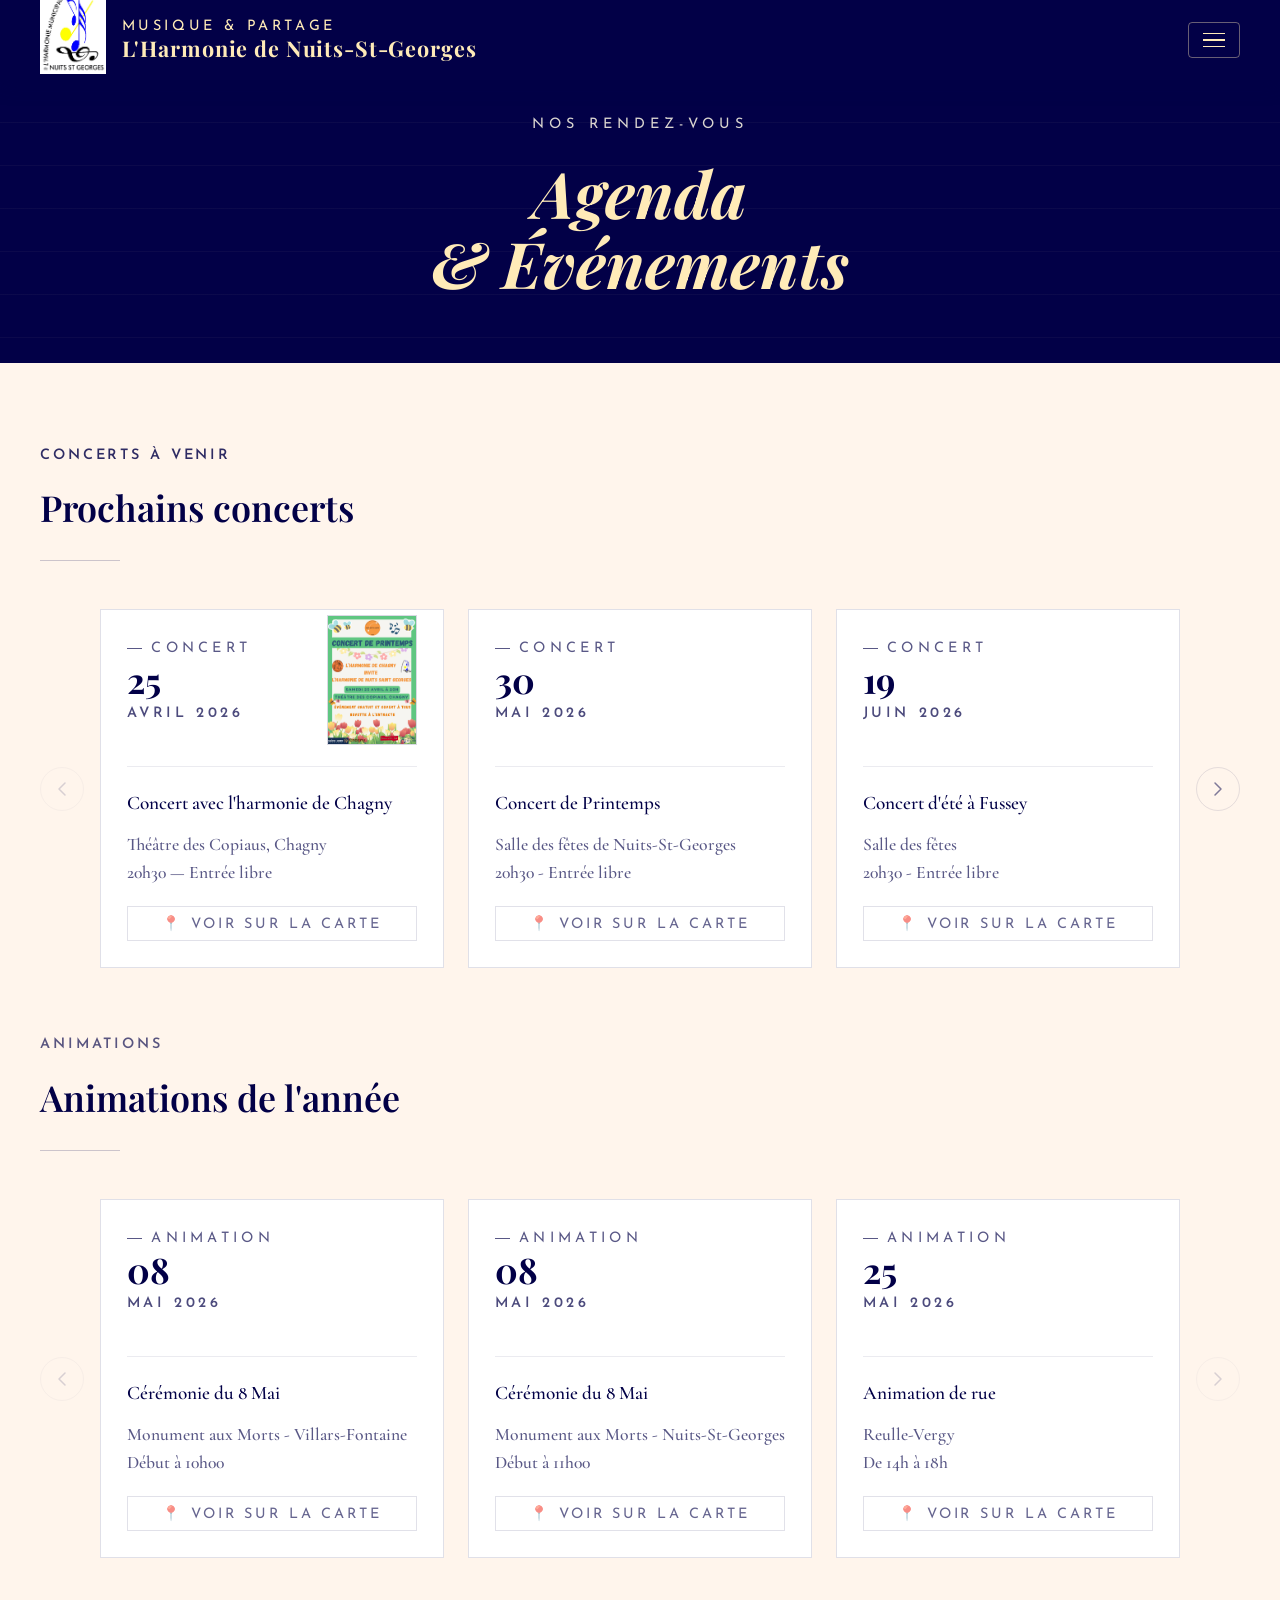
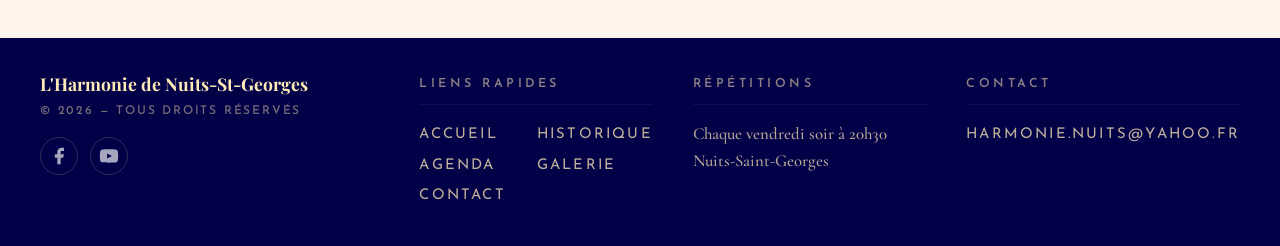
==== commit bba70588: "[UPDATE] historique correction de bug d'affichage" ====
--- a/agenda.html
+++ b/agenda.html
@@ -1,7 +1,7 @@
 <!DOCTYPE html>
 <html lang="fr">
-<script async src="https://www.googletagmanager.com/gtag/js?id=G-XFFFR3DDJY"></script>
 <head>
+  <script async src="https://www.googletagmanager.com/gtag/js?id=G-XFFFR3DDJY"></script>
   <meta charset="UTF-8"/>
   <meta name="description" content="Retrouvez tous les prochains concerts et animations de l'Harmonie de Nuits-Saint-Georges en 2026 : concerts de printemps, fête de la musique, cérémonies du 8 Mai. Entrée libre.">
   <meta name="viewport" content="width=device-width, initial-scale=1.0"/>
--- a/style.css
+++ b/style.css
@@ -467,6 +467,14 @@
   h2 { font-size: clamp(1.4rem, 2.5vw, 2.2rem); }
 }
 
+/* ── Intermédiaire 1024px — évite l'écrasement header ── */
+@media (max-width: 1024px) {
+  .site-title .name  { font-size: 1.2rem; }
+  .site-title .label { font-size: 0.78rem; letter-spacing: 0.15em; }
+  .logo-header       { height: 68px; }
+  .header-inner      { height: 76px; padding: 0 1.8rem; }
+}
+
 /* ── Tablette 768px ── */
 @media (max-width: 860px) {
   :root {
@@ -517,32 +525,53 @@
   .site-title .name { font-size: 0.9rem; }
   .logo-header { height: 44px; }
   .header-inner { height: 56px; }
-}
+  /* Fix 16 : letter-spacing fort sur très petits écrans */
+  .page-hero-tag { letter-spacing: 0.15em; word-break: break-word; }
+}
+
+/* Fix 17 : flèches lightbox masquées sur mobile — le swipe touch suffit */
+@media (max-width: 640px) {
+  .lightbox-prev,
+  .lightbox-next { display: none; }
+}
+
+/* Grands écrans : voir les overrides à la fin du fichier */
 
 /* =============================================
-   TRÈS GRANDS ÉCRANS (2560px+, 4K)
-   Empêche les textes et sections de devenir
-   démesurés sans toucher au rendu 1920px
+   OVERRIDE TRÈS GRANDS ÉCRANS — version améliorée
    ============================================= */
 @media (min-width: 1921px) {
   :root {
-    --text-base: 1.35rem;
-    --text-sm:   1.15rem;
-    --text-xs:   0.95rem;
-    --section-padding: 6rem 4rem;
-    --section-max: 1800px;
+    --text-base: 1.6rem;
+    --text-sm:   1.35rem;
+    --text-xs:   1.1rem;
+    --section-padding: 8rem 5rem;
+    --section-max: 1900px;
   }
-  .header-inner { max-width: 2400px; }
-  .footer-inner { max-width: 1800px; }
-  h2 { font-size: clamp(2rem, 2.5vw, 3.2rem); }
+  .header-inner { max-width: 2400px !important; height: 100px !important; }
+  .logo-header  { height: 100px !important; }
+  .site-title .name  { font-size: 1.9rem !important; }
+  .site-title .label { font-size: 1.05rem !important; display: block !important; }
+  .footer-inner { max-width: 1900px; }
+  h2 { font-size: clamp(2.2rem, 2.8vw, 3.8rem) !important; }
+  h3 { font-size: 1.8rem; }
 }
 
 @media (min-width: 2560px) {
   :root {
-    --section-max: 2200px;
-    --section-padding: 7rem 5rem;
+    --text-base: 2rem;
+    --text-sm:   1.7rem;
+    --text-xs:   1.4rem;
+    --section-max: 2400px;
+    --section-padding: 10rem 7rem;
   }
-  .header-inner { max-width: 2800px; }
-  .footer-inner { max-width: 2200px; }
-  h2 { font-size: clamp(2.2rem, 2vw, 3.5rem); }
-}
+  .header-inner { max-width: 3000px !important; height: 120px !important; }
+  .logo-header  { height: 120px !important; }
+  .site-title .name  { font-size: 2.4rem !important; }
+  .site-title .label { font-size: 1.3rem !important; display: block !important; }
+  .footer-inner { max-width: 2400px; }
+  h2 { font-size: clamp(2.8rem, 2.5vw, 5rem) !important; }
+  h3 { font-size: 2.2rem; }
+  .menu-toggle { padding: 16px 20px; }
+  .menu-toggle span { width: 32px; height: 2px; }
+}
--- a/agenda.css
+++ b/agenda.css
@@ -116,8 +116,8 @@
 
 /* ===== CARROUSEL ===== */
 .carousel-wrapper { display: flex; align-items: center; gap: 1rem; margin-top: 3rem; }
-.carousel-track-wrapper { flex: 1; overflow: hidden; }
-.carousel-track { display: flex; gap: 1.5rem; transition: transform 0.4s ease; }
+.carousel-track-wrapper { flex: 1; overflow: hidden; min-width: 0; }
+.carousel-track { display: flex; gap: 1.5rem; transition: transform 0.4s ease; will-change: transform; }
 .carousel-track .event-card { flex: 0 0 calc((100% - 3rem) / 3); min-width: 0; }
 
 .carousel-arrow {
@@ -211,7 +211,8 @@
   color: var(--white); background: var(--navy);
   border: 1.5px solid var(--navy);
   padding: 0.6rem 1.4rem;
-  cursor: pointer; white-space: nowrap;
+  cursor: pointer;
+  white-space: nowrap; /* préservé sur grands écrans */
   transition: background 0.25s, color 0.25s;
 }
 .map-itinerary-btn:hover { background: transparent; color: var(--navy); }
@@ -247,12 +248,14 @@
 
 /* ── Mobile 640px ── */
 @media (max-width: 640px) {
-  .carousel-track .event-card { flex: 0 0 calc((100% - 1.5rem) / 2); }
+  .carousel-track .event-card { flex: 0 0 100%; } /* 1 seule carte visible — évite l'écrasement avec vignette */
+  .carousel-track { gap: 0; }
 }
 
 /* ── Mobile 480px ── */
 @media (max-width: 480px) {
   .carousel-track .event-card { flex: 0 0 100%; }
+  .carousel-track { gap: 0; }
   .carousel-wrapper { gap: 0.3rem; }
   .carousel-arrow { width: 36px; height: 36px; }
   .event-card { padding: 1.2rem; }
@@ -261,12 +264,13 @@
   #mapConcertsLeaflet, #mapAnimsLeaflet { height: 260px; }
   .map-itinerary { flex-direction: column; padding: 0.8rem 1rem; }
   .map-input { min-width: 0; }
-  .carousel-track { gap: 1rem; }
+  .map-itinerary-btn { white-space: normal; width: 100%; text-align: center; }
 }
 
 /* ── Très petit mobile ── */
 @media (max-width: 380px) {
   .carousel-track .event-card { flex: 0 0 100%; }
+  .carousel-track { gap: 0; }
   #mapConcertsLeaflet, #mapAnimsLeaflet { height: 220px; }
 }
 
@@ -343,30 +347,6 @@
   line-height: 1.1;
 }
 
-/* ===== LIGHTBOX AFFICHE (agenda) ===== */
-.event-lightbox {
-  position: fixed; inset: 0; z-index: 3000;
-  background: rgba(2, 0, 47, 0.96);
-  display: flex; align-items: center; justify-content: center;
-  opacity: 0; pointer-events: none;
-  transition: opacity 0.3s ease;
-}
-.event-lightbox.open { opacity: 1; pointer-events: all; }
-.event-lightbox img {
-  max-width: 90vw; max-height: 90vh;
-  object-fit: contain; display: block;
-  box-shadow: 0 20px 80px rgba(0,0,0,0.5);
-}
-.event-lightbox-close {
-  position: absolute; top: 1.5rem; right: 1.5rem;
-  width: 42px; height: 42px; border-radius: 50%;
-  background: none; border: 1px solid rgba(255, 235, 184, 0.3);
-  color: var(--gold); font-size: 1.1rem; cursor: pointer;
-  display: flex; align-items: center; justify-content: center;
-  opacity: 0.6; transition: opacity 0.2s, border-color 0.2s;
-}
-.event-lightbox-close:hover { opacity: 1; border-color: var(--gold); }
-
 /* ===== RESPONSIVE À LA UNE ===== */
 @media (max-width: 1100px) {
   .une-wrapper { gap: 2.5rem; }
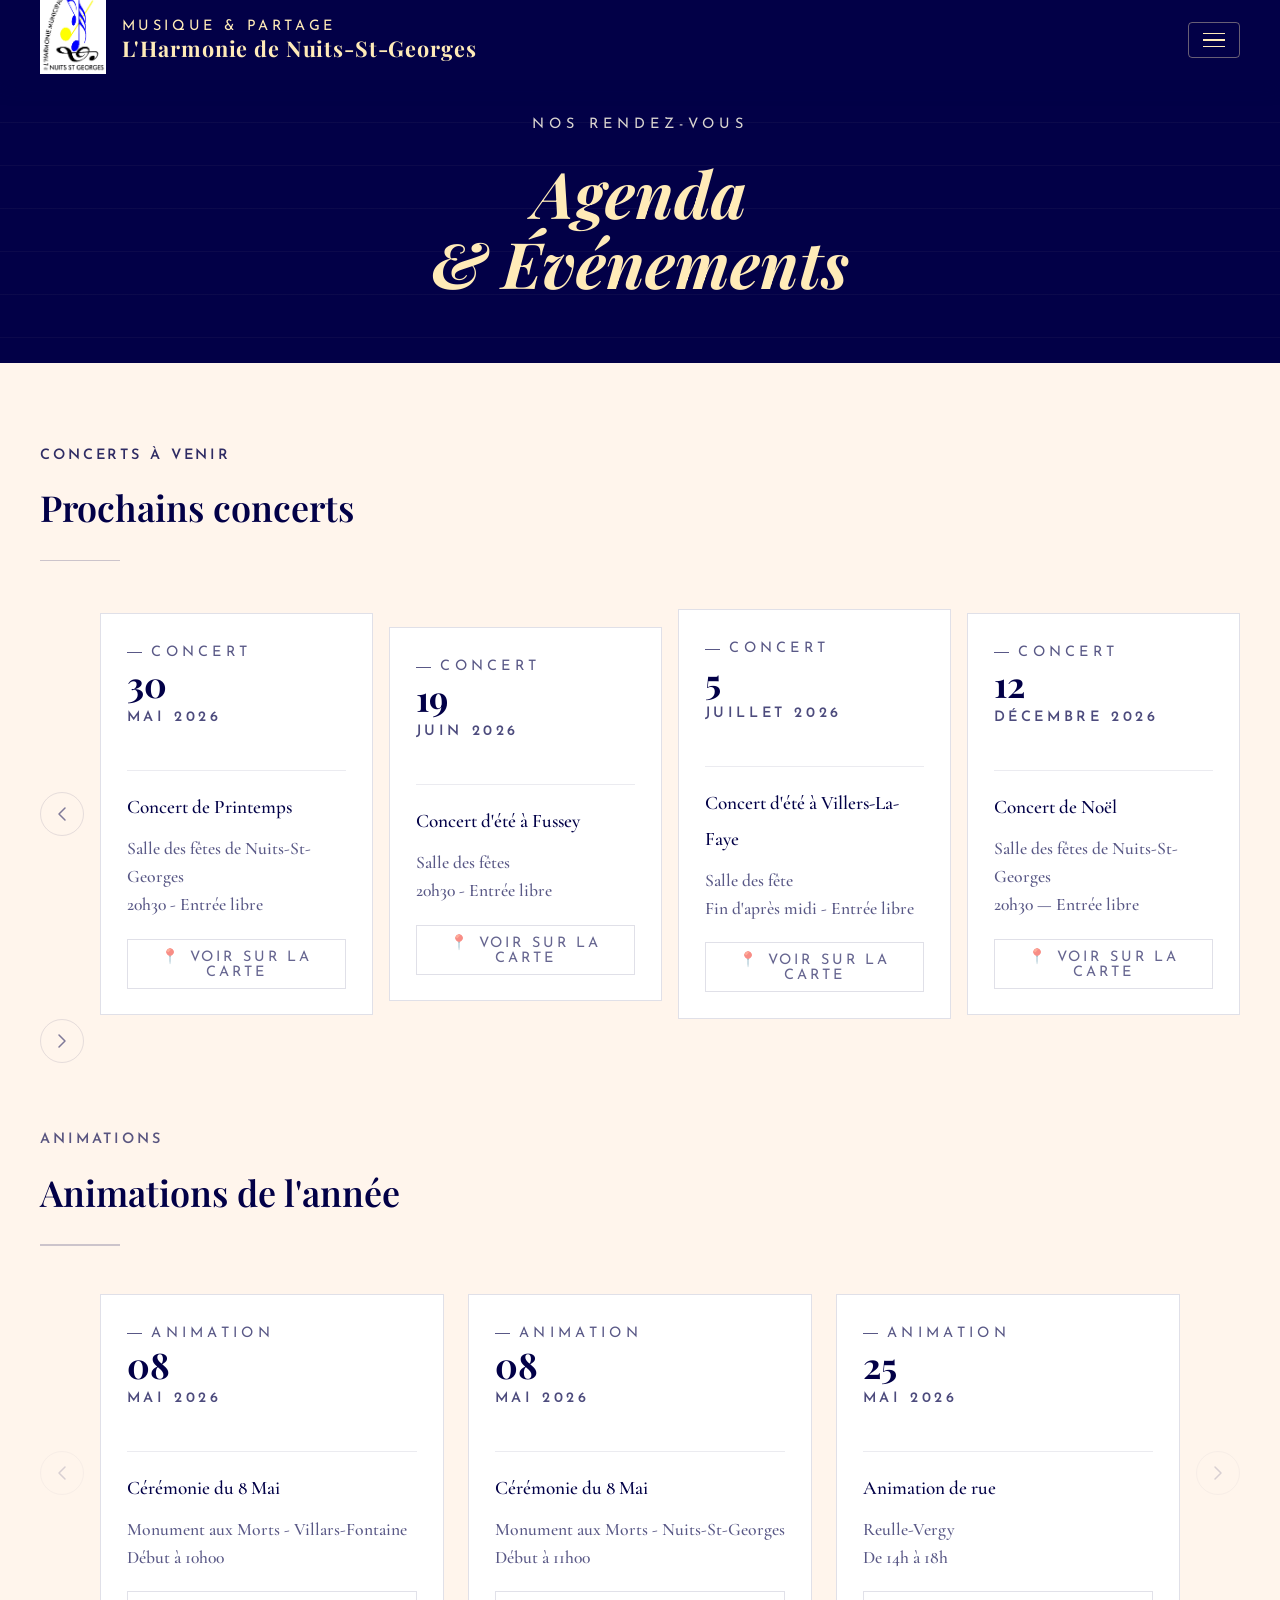
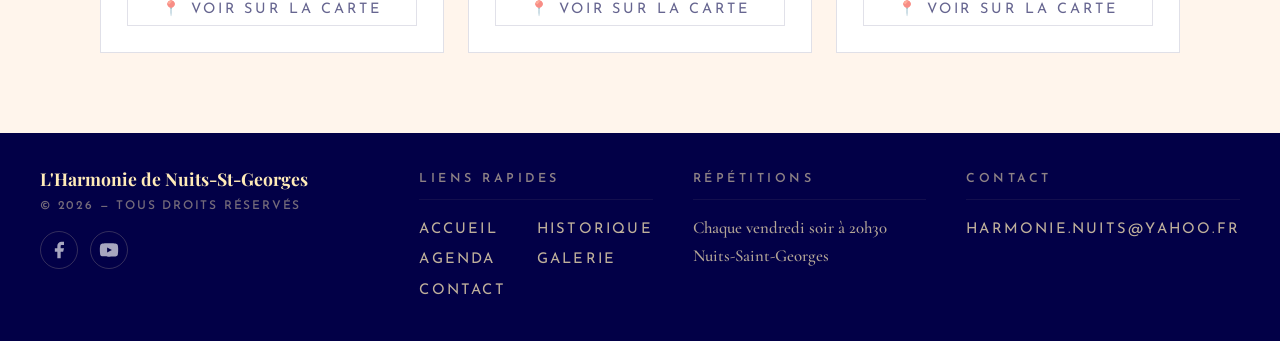
==== commit ef00a8c7: "[UPDATE] Date + Formulaire fonctionnel" ====
--- a/agenda.html
+++ b/agenda.html
@@ -40,24 +40,6 @@
       <button class="carousel-arrow carousel-arrow--prev" id="concertsPrev" aria-label="Précédent">
         <svg width="20" height="20" viewBox="0 0 20 20" fill="none"><path d="M13 4L7 10L13 16" stroke="currentColor" stroke-width="1.5" stroke-linecap="round" stroke-linejoin="round"/></svg>
       </button>
-      <div class="carousel-track-wrapper">
-        <div class="carousel-track" id="concertsTrack">
-          <div class="event-card" data-lat="46.9094212" data-lng="4.7523926" data-lieu="Chagny - Théâtre des Copiaus" data-map="mapConcerts">
-            <p class="event-type">Concert</p>
-            <div class="event-date-row">
-              <div class="event-date-col">
-                <p class="event-date">25</p>
-                <p class="event-month">Avril 2026</p>
-              </div>
-              <div class="event-thumb-wrap" role="button" tabindex="0" aria-label="Voir l'affiche en grand">
-                <img class="event-thumb" src="images/Affiche Concert Printemps 2026.jpg" alt="Affiche">
-              </div>
-            </div>
-            <div class="event-sep"></div>
-            <p class="event-title">Concert avec l'harmonie de Chagny</p>
-            <p class="event-location">Théâtre des Copiaus, Chagny <br>20h30 — Entrée libre</p>
-            <button class="map-btn">📍 Voir sur la carte</button>
-          </div>
 
           <div class="event-card" data-lat="47.13611304591573" data-lng="4.950225504769968" data-lieu="Nuits-St-Georges - Salle des fêtes" data-map="mapConcerts">
             <p class="event-type">Concert</p>
--- a/style.css
+++ b/style.css
@@ -56,15 +56,6 @@
 
 a { color: inherit; text-decoration: none; }
 
-
-/* ===== UTILITAIRE CAPS ===== */
-.caps {
-  font-family: var(--font-caps);
-  font-size: var(--text-xs);
-  font-weight: 400;
-  letter-spacing: 0.25em;
-  text-transform: uppercase;
-}
 
 /* ===== BOUTON NAVY COMMUN ===== */
 .btn-navy {
@@ -150,6 +141,7 @@
 .menu-toggle.open span:nth-child(1) { transform: translateY(6.5px) rotate(45deg); }
 .menu-toggle.open span:nth-child(2) { opacity: 0; transform: scaleX(0); }
 .menu-toggle.open span:nth-child(3) { transform: translateY(-6.5px) rotate(-45deg); }
+
 
 /* ===== MENU OVERLAY ===== */
 .nav-overlay {
@@ -286,7 +278,6 @@
   font-weight: 700;
   color: var(--gold);
   margin-bottom: 0.35rem;
-  opacity: 1;
   line-height: 1.2;
 }
 
@@ -313,11 +304,10 @@
   border-bottom: 1px solid rgba(255, 235, 184, 0.12);
 }
 
-/* Liens rapides en 2 colonnes compactes */
 .footer-col--links .footer-links-grid {
   display: grid;
   grid-template-columns: 1fr 1fr;
-  gap: 0rem 0.5rem;
+  gap: 0 0.5rem;
 }
 
 .footer-link {
@@ -339,7 +329,6 @@
   color: var(--gold);
   opacity: 0.7;
   line-height: 1.65;
-  margin-bottom: 0;
 }
 
 .footer-socials {
@@ -381,8 +370,6 @@
   .footer-col--links .footer-links-grid { grid-template-columns: 1fr; }
 }
 
-/* Supprimé : footer p {} trop générique — les classes .footer-title / .footer-info / .footer-copy gèrent chaque élément */
-
 
 /* ===== ANIMATIONS ===== */
 @keyframes fadeUp {
@@ -410,7 +397,8 @@
   transition: opacity 0.2s ease;
 }
 
-.lightbox-close, .lightbox-arrow {
+.lightbox-close,
+.lightbox-arrow {
   position: absolute;
   background: none;
   border: 1px solid rgba(255, 235, 184, 0.3);
@@ -421,7 +409,8 @@
   opacity: 0.6;
   transition: opacity 0.2s, border-color 0.2s;
 }
-.lightbox-close:hover, .lightbox-arrow:hover { opacity: 1; border-color: var(--gold); }
+.lightbox-close:hover,
+.lightbox-arrow:hover { opacity: 1; border-color: var(--gold); }
 
 .lightbox-close { top: 1.5rem; right: 1.5rem; width: 42px; height: 42px; font-size: 1.1rem; }
 
@@ -442,7 +431,6 @@
    RESPONSIVE GLOBAL
    ============================================= */
 
-/* ── 1366px / laptop standard ── */
 @media (max-width: 1440px) {
   :root {
     --section-max: 1280px;
@@ -455,7 +443,6 @@
   .site-title .name { font-size: 1.35rem; }
 }
 
-/* ── Tablette large 1100px ── */
 @media (max-width: 1100px) {
   :root {
     --section-max: 100%;
@@ -467,7 +454,6 @@
   h2 { font-size: clamp(1.4rem, 2.5vw, 2.2rem); }
 }
 
-/* ── Intermédiaire 1024px — évite l'écrasement header ── */
 @media (max-width: 1024px) {
   .site-title .name  { font-size: 1.2rem; }
   .site-title .label { font-size: 0.78rem; letter-spacing: 0.15em; }
@@ -475,7 +461,6 @@
   .header-inner      { height: 76px; padding: 0 1.8rem; }
 }
 
-/* ── Tablette 768px ── */
 @media (max-width: 860px) {
   :root {
     --section-padding: 3.5rem 1.5rem;
@@ -483,20 +468,20 @@
     --text-sm:   1rem;
     --text-xs:   0.85rem;
   }
-
   .site-title .name  { font-size: 1.1rem; }
   .site-title .label { display: none; }
   .logo-header       { height: 64px; }
   .header-inner      { height: 70px; padding: 0 1.5rem; }
-
   .page-hero { padding: 1.5rem 1.5rem 3rem; }
   .page-hero h1 { font-size: clamp(1.8rem, 5vw, 3rem); }
-
   h2 { font-size: clamp(1.3rem, 3.5vw, 2rem); margin-bottom: 1.5rem; }
   h3 { font-size: 1.25rem; }
 }
 
-/* ── Mobile 480px ── */
+@media (max-width: 640px) {
+  .lightbox-prev, .lightbox-next { display: none; }
+}
+
 @media (max-width: 480px) {
   :root {
     --section-padding: 2.5rem 1rem;
@@ -504,41 +489,28 @@
     --text-sm:   0.95rem;
     --text-xs:   0.8rem;
   }
-
   .logo-header  { height: 52px; }
   .header-inner { height: 60px; padding: 0 1rem; }
   .site-title .name { font-size: 1rem; }
-
   .page-hero { padding: 1.2rem 1rem 2.5rem; }
   .page-hero h1 { font-size: clamp(1.5rem, 7vw, 2.4rem); }
-
   h2 { font-size: clamp(1.2rem, 5vw, 1.8rem); }
   h3 { font-size: 1.1rem; }
-
   footer { padding: 2rem 1rem; }
   footer p { letter-spacing: 0.1em; font-size: 0.75rem; }
 }
 
-/* ── Très petit mobile 360px ── */
 @media (max-width: 380px) {
   :root { --section-padding: 2rem 0.8rem; }
   .site-title .name { font-size: 0.9rem; }
   .logo-header { height: 44px; }
   .header-inner { height: 56px; }
-  /* Fix 16 : letter-spacing fort sur très petits écrans */
   .page-hero-tag { letter-spacing: 0.15em; word-break: break-word; }
 }
 
-/* Fix 17 : flèches lightbox masquées sur mobile — le swipe touch suffit */
-@media (max-width: 640px) {
-  .lightbox-prev,
-  .lightbox-next { display: none; }
-}
-
-/* Grands écrans : voir les overrides à la fin du fichier */
 
 /* =============================================
-   OVERRIDE TRÈS GRANDS ÉCRANS — version améliorée
+   OVERRIDE TRÈS GRANDS ÉCRANS
    ============================================= */
 @media (min-width: 1921px) {
   :root {
--- a/agenda.css
+++ b/agenda.css
@@ -1,7 +1,6 @@
 /* =============================================
    AGENDA — Styles spécifiques
    ============================================= */
-
 
 .agenda-grid {
   display: grid;
@@ -76,8 +75,7 @@
 .event-thumb-wrap {
   flex-shrink: 0;
   margin-top: -3rem;
-  width: 90px;
-  height: 130px;
+  width: 90px; height: 130px;
   cursor: pointer;
   position: relative;
   overflow: hidden;
@@ -86,13 +84,7 @@
   transition: opacity 0.25s;
 }
 .event-thumb-wrap:hover { opacity: 0.85; }
-
-.event-thumb {
-  width: 100%;
-  height: 100%;
-  object-fit: cover;
-  display: block;
-}
+.event-thumb { width: 100%; height: 100%; object-fit: cover; display: block; }
 
 .event-thumb-wrap::after {
   content: '⤢';
@@ -212,31 +204,95 @@
   border: 1.5px solid var(--navy);
   padding: 0.6rem 1.4rem;
   cursor: pointer;
-  white-space: nowrap; /* préservé sur grands écrans */
+  white-space: nowrap;
   transition: background 0.25s, color 0.25s;
 }
 .map-itinerary-btn:hover { background: transparent; color: var(--navy); }
 
 #mapConcertsLeaflet, #mapAnimsLeaflet { height: 380px; width: 100%; }
+
+
+/* ===== À LA UNE ===== */
+#a-la-une { padding-bottom: 0; }
+#a-la-une:empty { display: none; }
+
+.une-wrapper { display: flex; gap: 4rem; align-items: flex-start; }
+
+.une-affiche-wrap {
+  flex-shrink: 0;
+  width: clamp(220px, 22vw, 360px);
+  cursor: zoom-in;
+  position: relative;
+}
+.une-affiche-wrap img {
+  width: 100%; display: block;
+  border: 1px solid rgba(2, 0, 71, 0.12);
+  box-shadow: 6px 6px 30px rgba(2, 0, 71, 0.1);
+  transition: transform 0.3s, box-shadow 0.3s;
+}
+.une-affiche-wrap:hover img {
+  transform: scale(1.015);
+  box-shadow: 8px 8px 40px rgba(2, 0, 71, 0.16);
+}
+.une-affiche-zoom {
+  position: absolute;
+  bottom: 0.8rem; right: 0.8rem;
+  background: rgba(2, 0, 71, 0.7);
+  color: var(--gold);
+  font-family: var(--font-caps);
+  font-size: 0.7rem;
+  letter-spacing: 0.2em;
+  text-transform: uppercase;
+  padding: 0.35rem 0.7rem;
+  opacity: 0;
+  transition: opacity 0.25s;
+  pointer-events: none;
+}
+.une-affiche-wrap:hover .une-affiche-zoom { opacity: 1; }
+
+.une-info { flex: 1; padding-top: 0.5rem; }
+.une-info .section-tag { margin-bottom: 0.6rem; }
+.une-info h2 { margin-bottom: 0.5rem; }
+
+.une-date-badge {
+  display: inline-block;
+  font-family: var(--font-caps);
+  font-size: var(--text-xs);
+  letter-spacing: 0.25em;
+  text-transform: uppercase;
+  color: var(--navy);
+  background: rgba(2, 0, 71, 0.06);
+  border: 1px solid rgba(2, 0, 71, 0.12);
+  padding: 0.5rem 1.2rem;
+  margin-top: 1rem;
+}
+
+.une-date-only { display: flex; flex-direction: column; gap: 1rem; max-width: 680px; }
+.une-date-only .une-date-large {
+  font-family: var(--font-serif);
+  font-size: clamp(2rem, 4vw, 4rem);
+  font-weight: 700;
+  color: var(--navy);
+  line-height: 1.1;
+}
 
 
 /* =============================================
    RESPONSIVE AGENDA
    ============================================= */
 
-/* ── 1440px ── */
 @media (max-width: 1440px) {
   .carousel-track .event-card { flex: 0 0 calc((100% - 3rem) / 3); }
   .event-card { padding: 1.6rem; }
-}
-
-/* ── 1100px ── */
+  .une-wrapper { gap: 2.5rem; }
+  .une-affiche-wrap { width: clamp(200px, 25vw, 300px); }
+}
+
 @media (max-width: 1100px) {
   .carousel-track .event-card { flex: 0 0 calc((100% - 1.5rem) / 2); }
   .carousel-wrapper { gap: 0.6rem; }
 }
 
-/* ── Tablette 860px ── */
 @media (max-width: 860px) {
   .carousel-track .event-card { flex: 0 0 calc((100% - 1.5rem) / 2); }
   .map-itinerary { flex-direction: column; }
@@ -244,15 +300,15 @@
   .agenda-subsection { margin-top: 3rem; }
   .event-card { padding: 1.4rem; }
   .event-thumb-wrap { width: 75px; height: 110px; }
-}
-
-/* ── Mobile 640px ── */
+  .une-wrapper { flex-direction: column; gap: 2rem; }
+  .une-affiche-wrap { width: clamp(180px, 55vw, 280px); }
+}
+
 @media (max-width: 640px) {
-  .carousel-track .event-card { flex: 0 0 100%; } /* 1 seule carte visible — évite l'écrasement avec vignette */
+  .carousel-track .event-card { flex: 0 0 100%; }
   .carousel-track { gap: 0; }
 }
 
-/* ── Mobile 480px ── */
 @media (max-width: 480px) {
   .carousel-track .event-card { flex: 0 0 100%; }
   .carousel-track { gap: 0; }
@@ -265,102 +321,14 @@
   .map-itinerary { flex-direction: column; padding: 0.8rem 1rem; }
   .map-input { min-width: 0; }
   .map-itinerary-btn { white-space: normal; width: 100%; text-align: center; }
-}
-
-/* ── Très petit mobile ── */
+  .une-affiche-wrap { width: 100%; max-width: 260px; }
+  .une-date-badge { font-size: 0.75rem; padding: 0.4rem 0.9rem; }
+}
+
 @media (max-width: 380px) {
   .carousel-track .event-card { flex: 0 0 100%; }
   .carousel-track { gap: 0; }
   #mapConcertsLeaflet, #mapAnimsLeaflet { height: 220px; }
-}
-
-/* ===== À LA UNE ===== */
-#a-la-une { padding-bottom: 0; }
-#a-la-une:empty { display: none; }
-
-.une-wrapper {
-  display: flex;
-  gap: 4rem;
-  align-items: flex-start;
-}
-
-.une-affiche-wrap {
-  flex-shrink: 0;
-  width: clamp(220px, 22vw, 360px);
-  cursor: zoom-in;
-  position: relative;
-}
-.une-affiche-wrap img {
-  width: 100%;
-  display: block;
-  border: 1px solid rgba(2, 0, 71, 0.12);
-  box-shadow: 6px 6px 30px rgba(2, 0, 71, 0.1);
-  transition: transform 0.3s, box-shadow 0.3s;
-}
-.une-affiche-wrap:hover img {
-  transform: scale(1.015);
-  box-shadow: 8px 8px 40px rgba(2, 0, 71, 0.16);
-}
-.une-affiche-zoom {
-  position: absolute;
-  bottom: 0.8rem; right: 0.8rem;
-  background: rgba(2, 0, 71, 0.7);
-  color: var(--gold);
-  font-family: var(--font-caps);
-  font-size: 0.7rem;
-  letter-spacing: 0.2em;
-  text-transform: uppercase;
-  padding: 0.35rem 0.7rem;
-  opacity: 0;
-  transition: opacity 0.25s;
-  pointer-events: none;
-}
-.une-affiche-wrap:hover .une-affiche-zoom { opacity: 1; }
-
-.une-info { flex: 1; padding-top: 0.5rem; }
-.une-info .section-tag { margin-bottom: 0.6rem; }
-.une-info h2 { margin-bottom: 0.5rem; }
-.une-date-badge {
-  display: inline-block;
-  font-family: var(--font-caps);
-  font-size: var(--text-xs);
-  letter-spacing: 0.25em;
-  text-transform: uppercase;
-  color: var(--navy);
-  background: rgba(2, 0, 71, 0.06);
-  border: 1px solid rgba(2, 0, 71, 0.12);
-  padding: 0.5rem 1.2rem;
-  margin-top: 1rem;
-}
-
-.une-date-only {
-  display: flex;
-  flex-direction: column;
-  gap: 1rem;
-  max-width: 680px;
-}
-.une-date-only .une-date-large {
-  font-family: var(--font-serif);
-  font-size: clamp(2rem, 4vw, 4rem);
-  font-weight: 700;
-  color: var(--navy);
-  line-height: 1.1;
-}
-
-/* ===== RESPONSIVE À LA UNE ===== */
-@media (max-width: 1100px) {
-  .une-wrapper { gap: 2.5rem; }
-  .une-affiche-wrap { width: clamp(200px, 25vw, 300px); }
-}
-@media (max-width: 860px) {
-  .une-wrapper { flex-direction: column; gap: 2rem; }
-  .une-affiche-wrap { width: clamp(180px, 55vw, 280px); }
-}
-@media (max-width: 480px) {
-  .une-affiche-wrap { width: 100%; max-width: 260px; }
-  .une-date-badge { font-size: 0.75rem; padding: 0.4rem 0.9rem; }
-}
-@media (max-width: 380px) {
   .une-affiche-wrap { max-width: 220px; }
   .event-lightbox-close { top: 0.8rem; right: 0.8rem; width: 36px; height: 36px; }
 }
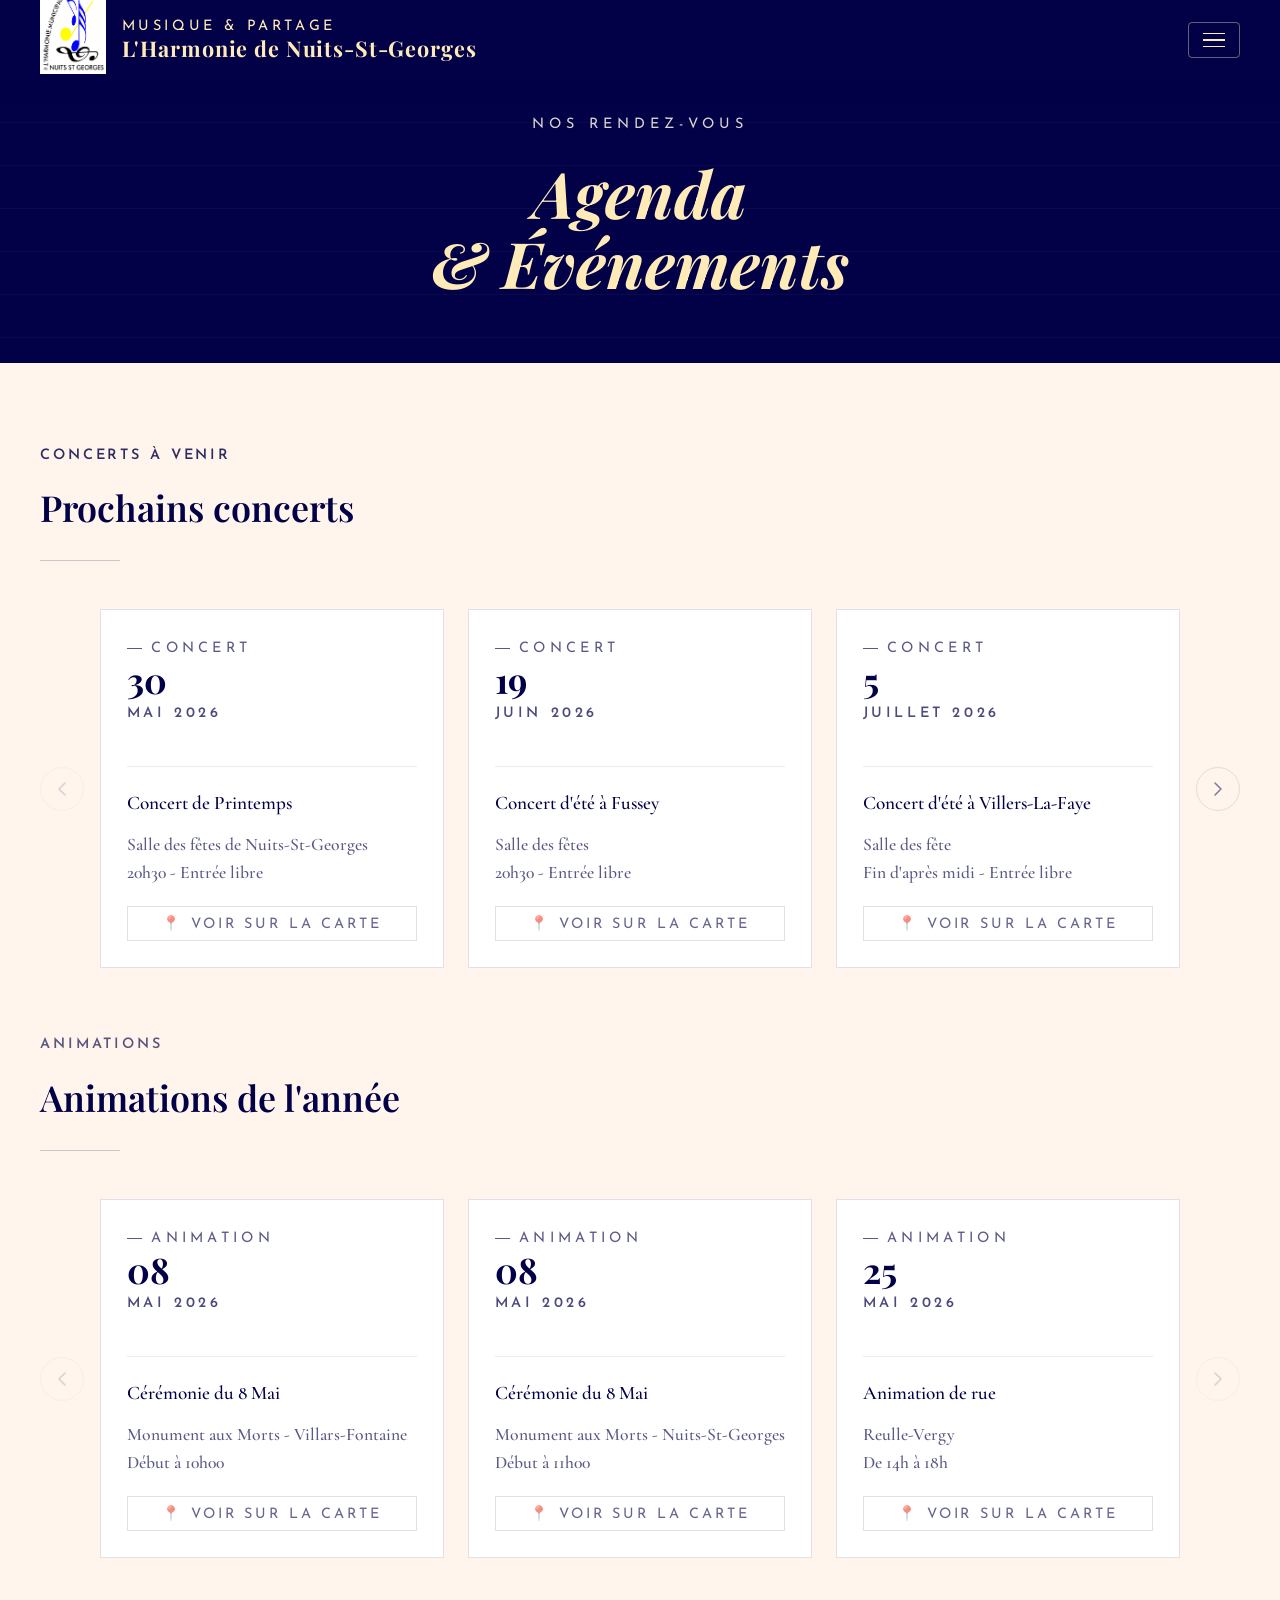
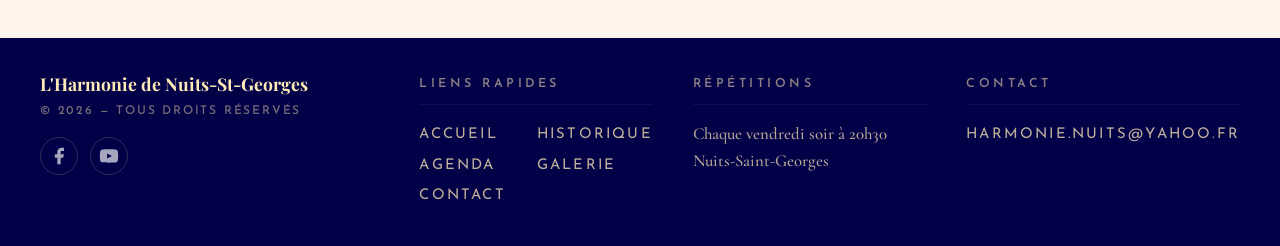
==== commit bf5383f1: "[UPDATE] Correction mineure agenda" ====
--- a/agenda.html
+++ b/agenda.html
@@ -40,6 +40,8 @@
       <button class="carousel-arrow carousel-arrow--prev" id="concertsPrev" aria-label="Précédent">
         <svg width="20" height="20" viewBox="0 0 20 20" fill="none"><path d="M13 4L7 10L13 16" stroke="currentColor" stroke-width="1.5" stroke-linecap="round" stroke-linejoin="round"/></svg>
       </button>
+      <div class="carousel-track-wrapper">
+        <div class="carousel-track" id="concertsTrack">
 
           <div class="event-card" data-lat="47.13611304591573" data-lng="4.950225504769968" data-lieu="Nuits-St-Georges - Salle des fêtes" data-map="mapConcerts">
             <p class="event-type">Concert</p>
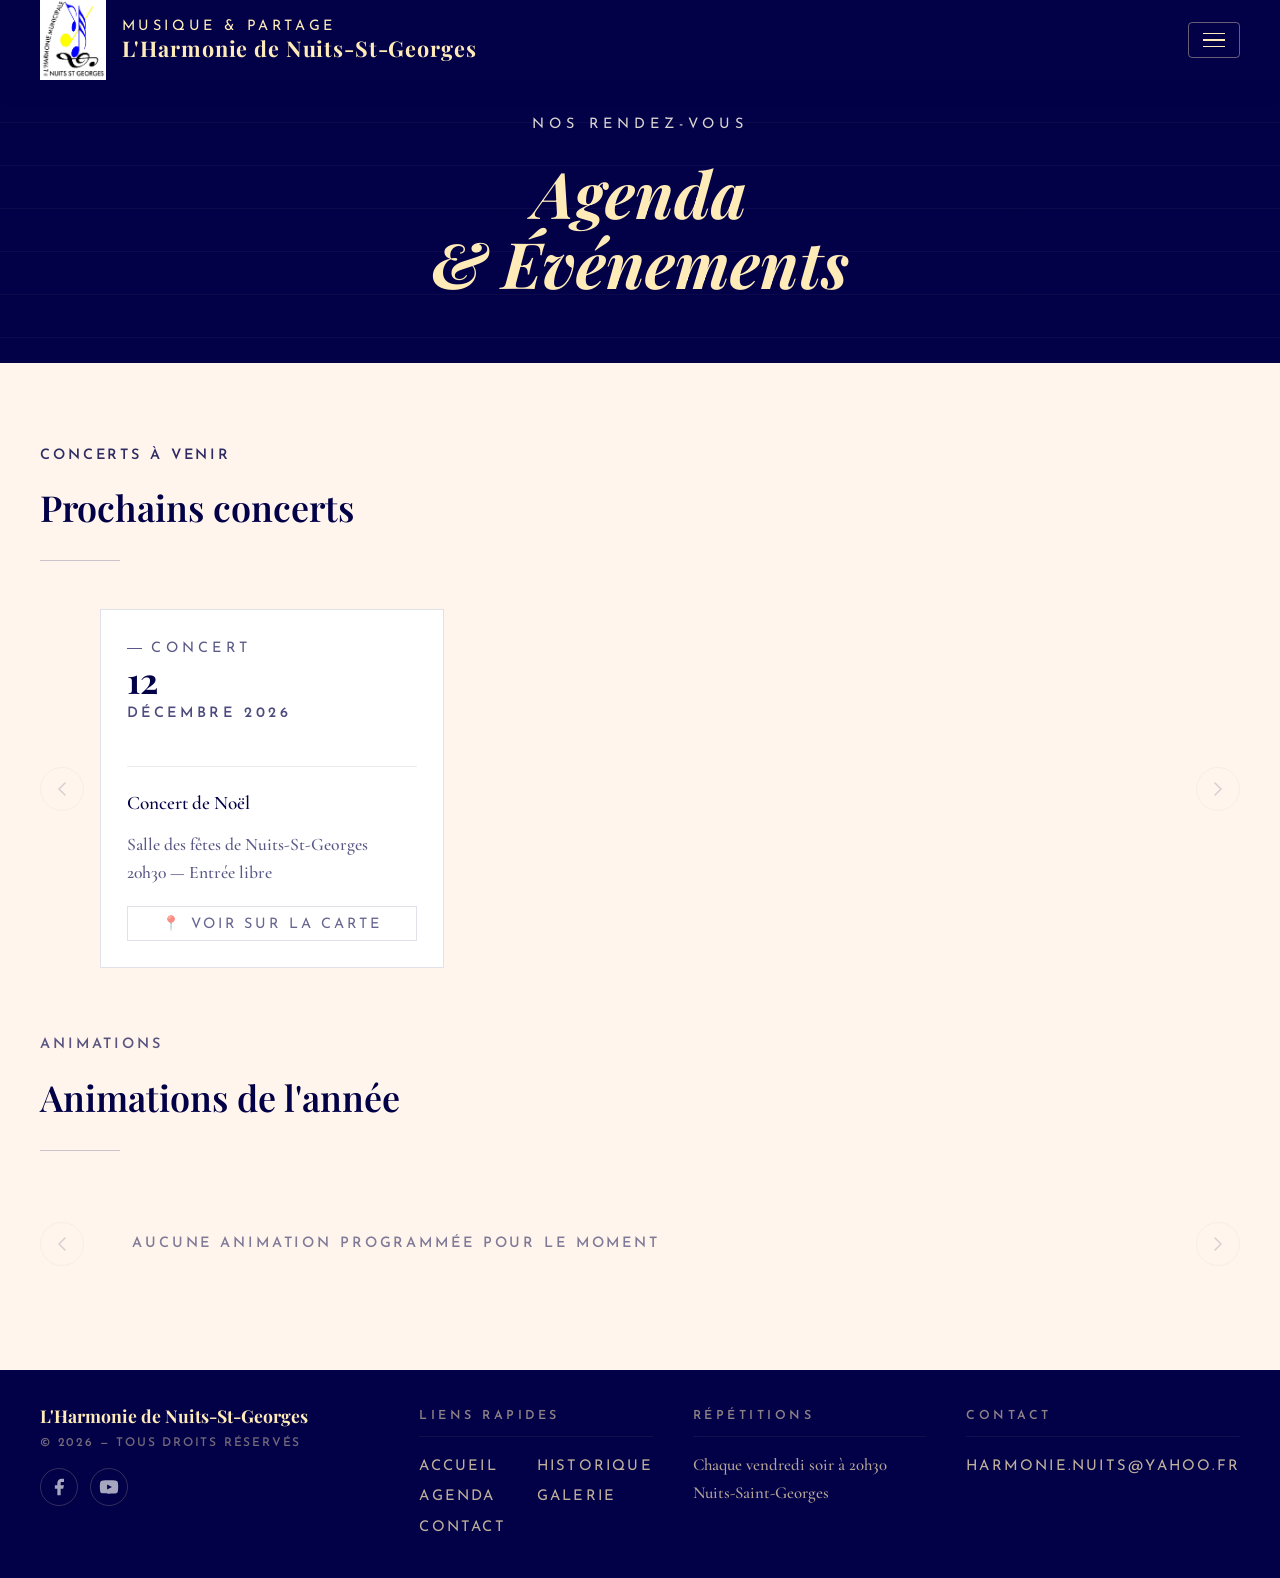
==== commit 4f549ebc: "[UPDATE] Automatisation des dates de concerts" ====
--- a/agenda.html
+++ b/agenda.html
@@ -41,65 +41,8 @@
         <svg width="20" height="20" viewBox="0 0 20 20" fill="none"><path d="M13 4L7 10L13 16" stroke="currentColor" stroke-width="1.5" stroke-linecap="round" stroke-linejoin="round"/></svg>
       </button>
       <div class="carousel-track-wrapper">
-        <div class="carousel-track" id="concertsTrack">
-
-          <div class="event-card" data-lat="47.13611304591573" data-lng="4.950225504769968" data-lieu="Nuits-St-Georges - Salle des fêtes" data-map="mapConcerts">
-            <p class="event-type">Concert</p>
-            <div class="event-date-row">
-              <div class="event-date-col">
-                <p class="event-date">30</p>
-                <p class="event-month">Mai 2026</p>
-              </div>
-            </div>
-            <div class="event-sep"></div>
-            <p class="event-title">Concert de Printemps</p>
-            <p class="event-location">Salle des fêtes de Nuits-St-Georges<br>20h30 - Entrée libre</p>
-            <button class="map-btn">📍 Voir sur la carte</button>
-          </div>
-
-          <div class="event-card" data-lat="47.11832336916324" data-lng="4.8356295849529864" data-lieu="Fussey - Salle des fêtes" data-map="mapConcerts">
-            <p class="event-type">Concert</p>
-            <div class="event-date-row">
-              <div class="event-date-col">
-                <p class="event-date">19</p>
-                <p class="event-month">Juin 2026</p>
-              </div>
-            </div>
-            <div class="event-sep"></div>
-            <p class="event-title">Concert d'été à Fussey</p>
-            <p class="event-location">Salle des fêtes<br>20h30 - Entrée libre</p>
-            <button class="map-btn">📍 Voir sur la carte</button>
-          </div>
-
-          <div class="event-card" data-lat="47.10593814859927" data-lng="4.877856559737992" data-lieu="Villers-La-Faye - Salle des fêtes" data-map="mapConcerts">
-            <p class="event-type">Concert</p>
-            <div class="event-date-row">
-              <div class="event-date-col">
-                <p class="event-date">5</p>
-                <p class="event-month">Juillet 2026</p>
-              </div>
-            </div>
-            <div class="event-sep"></div>
-            <p class="event-title">Concert d'été à Villers-La-Faye</p>
-            <p class="event-location">Salle des fête<br>Fin d'après midi - Entrée libre</p>
-            <button class="map-btn">📍 Voir sur la carte</button>
-          </div>
-
-          <div class="event-card" data-lat="47.13611304591573" data-lng="4.950225504769968" data-lieu="Nuits-St-Georges - Salle des fêtes" data-map="mapConcerts">
-            <p class="event-type">Concert</p>
-            <div class="event-date-row">
-              <div class="event-date-col">
-                <p class="event-date">12</p>
-                <p class="event-month">Décembre 2026</p>
-              </div>
-            </div>
-            <div class="event-sep"></div>
-            <p class="event-title">Concert de Noël</p>
-            <p class="event-location">Salle des fêtes de Nuits-St-Georges<br>20h30 — Entrée libre</p>
-            <button class="map-btn">📍 Voir sur la carte</button>
-          </div>
-
-        </div>
+        <!-- Cartes générées automatiquement par script.js selon la date du jour -->
+        <div class="carousel-track" id="concertsTrack"></div>
       </div>
       <button class="carousel-arrow carousel-arrow--next" id="concertsNext" aria-label="Suivant">
         <svg width="20" height="20" viewBox="0 0 20 20" fill="none"><path d="M7 4L13 10L7 16" stroke="currentColor" stroke-width="1.5" stroke-linecap="round" stroke-linejoin="round"/></svg>
@@ -128,51 +71,8 @@
           <svg width="20" height="20" viewBox="0 0 20 20" fill="none"><path d="M13 4L7 10L13 16" stroke="currentColor" stroke-width="1.5" stroke-linecap="round" stroke-linejoin="round"/></svg>
         </button>
         <div class="carousel-track-wrapper">
-          <div class="carousel-track" id="animsTrack">
-
-            <div class="event-card" data-lat="47.149794668434346" data-lng="4.892438357394405" data-lieu="Villars-Fontaine - Monument aux morts" data-map="mapAnims">
-              <p class="event-type">Animation</p>
-              <div class="event-date-row">
-                <div class="event-date-col">
-                  <p class="event-date">08</p>
-                  <p class="event-month">Mai 2026</p>
-                </div>
-              </div>
-              <div class="event-sep"></div>
-              <p class="event-title">Cérémonie du 8 Mai</p>
-              <p class="event-location">Monument aux Morts - Villars-Fontaine<br>Début à 10h00</p>
-              <button class="map-btn">📍 Voir sur la carte</button>
-            </div>
-
-            <div class="event-card" data-lat="47.13801003531926" data-lng="4.951100546734277" data-lieu="Nuits-St-Georges - Monument aux morts" data-map="mapAnims">
-              <p class="event-type">Animation</p>
-              <div class="event-date-row">
-                <div class="event-date-col">
-                  <p class="event-date">08</p>
-                  <p class="event-month">Mai 2026</p>
-                </div>
-              </div>
-              <div class="event-sep"></div>
-              <p class="event-title">Cérémonie du 8 Mai</p>
-              <p class="event-location">Monument aux Morts - Nuits-St-Georges<br>Début à 11h00</p>
-              <button class="map-btn">📍 Voir sur la carte</button>
-            </div>
-
-            <div class="event-card" data-lat="47.186877999500204" data-lng="4.896331877168994" data-lieu="Reulle-Vergy - Place de la Mairie" data-map="mapAnims">
-              <p class="event-type">Animation</p>
-              <div class="event-date-row">
-                <div class="event-date-col">
-                  <p class="event-date">25</p>
-                  <p class="event-month">Mai 2026</p>
-                </div>
-              </div>
-              <div class="event-sep"></div>
-              <p class="event-title">Animation de rue</p>
-              <p class="event-location">Reulle-Vergy<br>De 14h à 18h</p>
-              <button class="map-btn">📍 Voir sur la carte</button>
-            </div>
-
-          </div>
+          <!-- Cartes générées automatiquement par script.js selon la date du jour -->
+          <div class="carousel-track" id="animsTrack"></div>
         </div>
         <button class="carousel-arrow carousel-arrow--next" id="animsNext" aria-label="Suivant">
           <svg width="20" height="20" viewBox="0 0 20 20" fill="none"><path d="M7 4L13 10L7 16" stroke="currentColor" stroke-width="1.5" stroke-linecap="round" stroke-linejoin="round"/></svg>
--- a/style.css
+++ b/style.css
@@ -96,7 +96,7 @@
 
 .header-left { display: flex; align-items: center; gap: 1rem; }
 
-.logo-header { height: 80px; width: auto; }
+.logo-header { margin-top: 13px; height: 80px; width: auto; }
 
 .site-title { display: flex; flex-direction: column; line-height: 1; }
 
